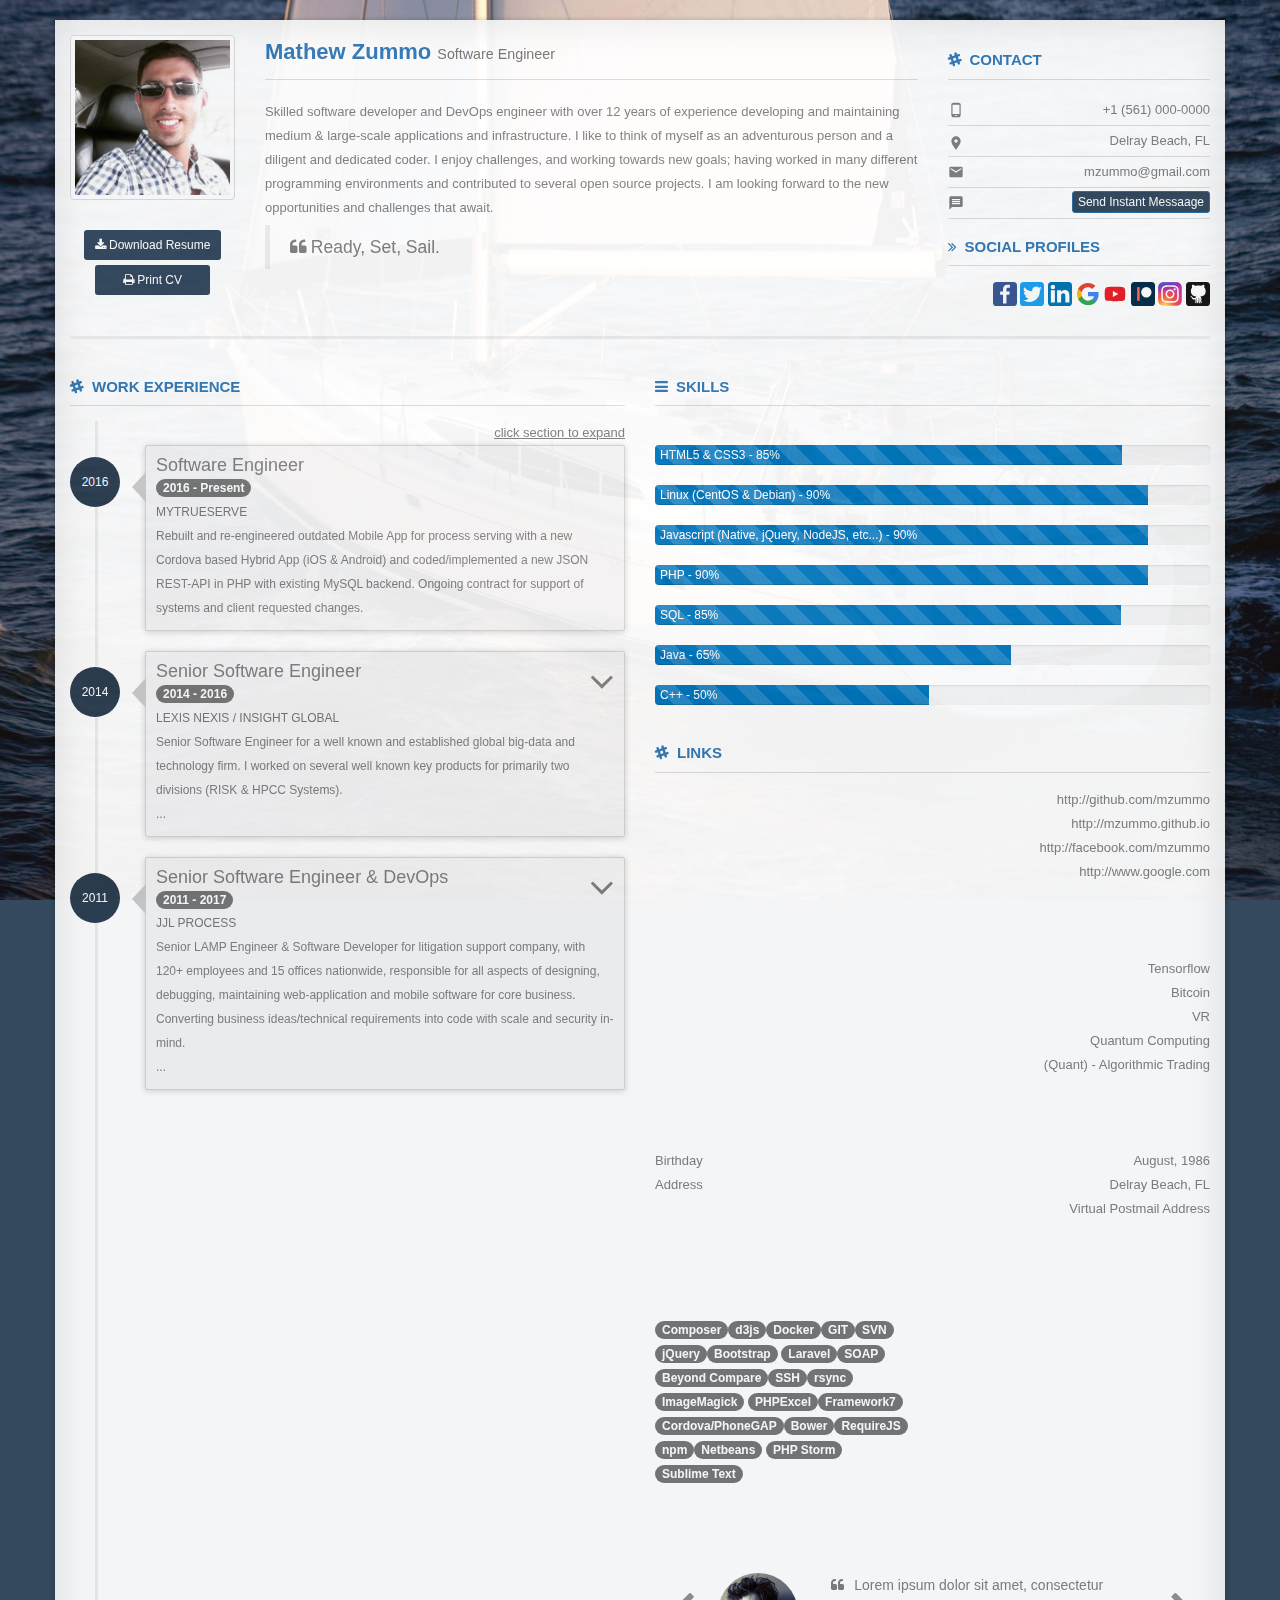
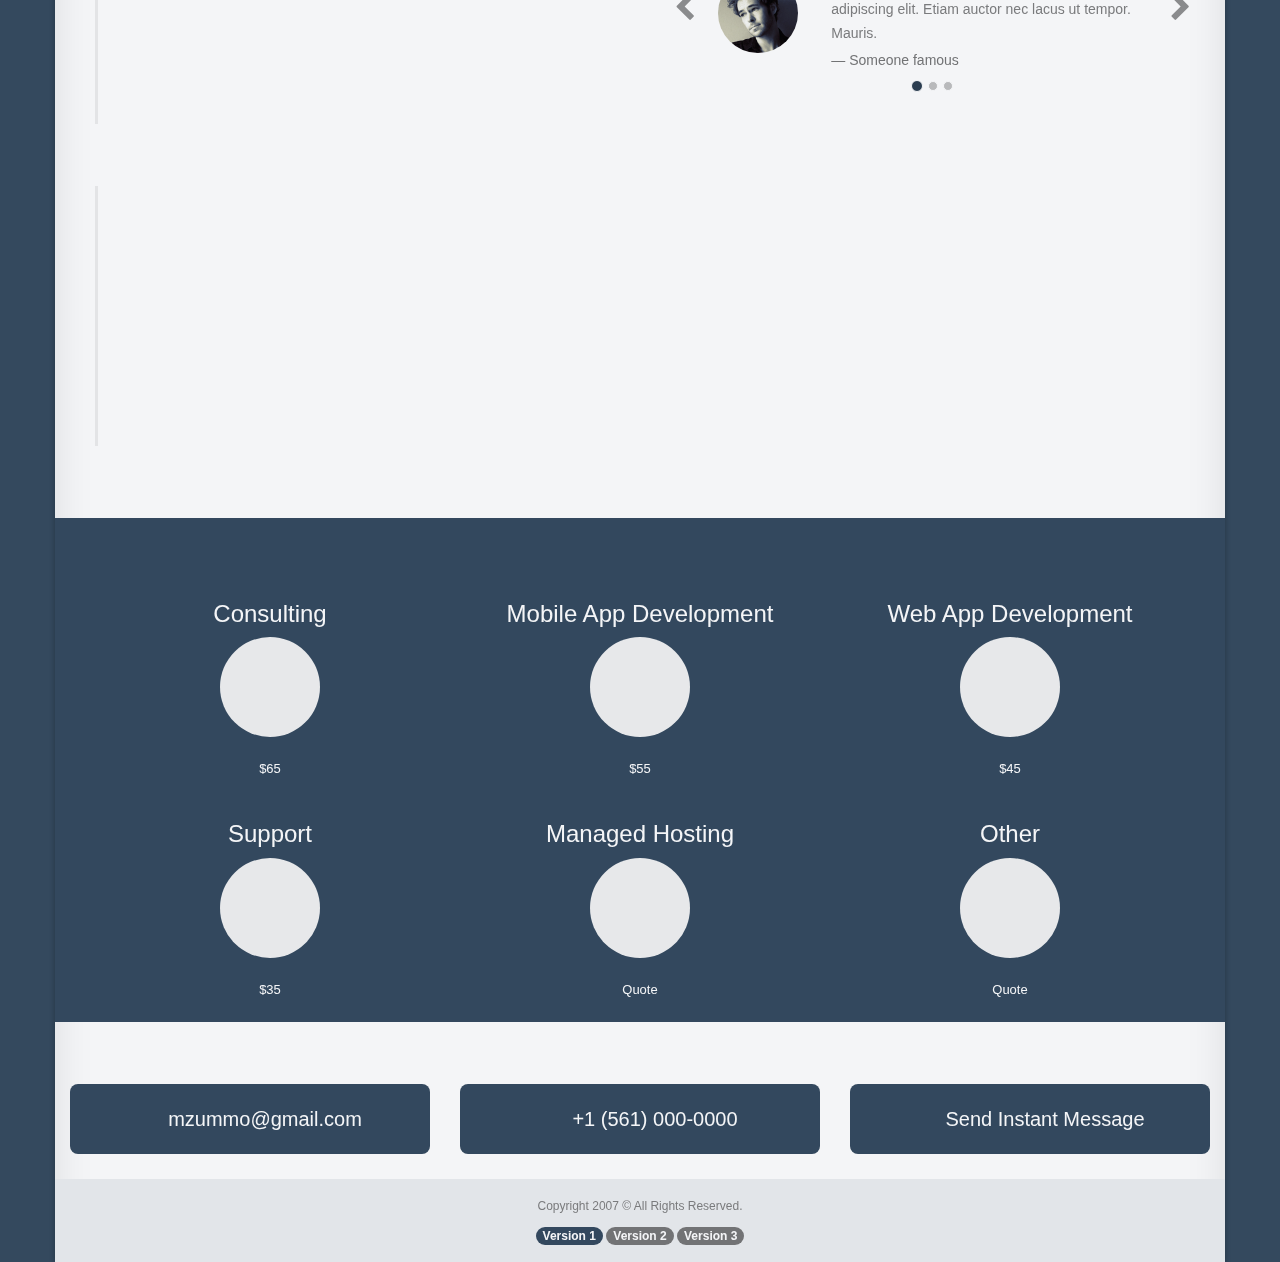
==== index.html @ 3e52d130 "adds color svg icon for instagram" ====
<!DOCTYPE html>
<html lang="en">
<head>
    <meta charset="utf-8" />
    <meta http-equiv="X-UA-Compatible" content="IE=edge" />
    <meta name="viewport" content="width=device-width, initial-scale=1" />
    <title>Mathew Zummo - Web CV Resume</title>
    <!-- Latest compiled and minified CSS -->
    <!-- Bootstrap core CSS -->
    <link href="//maxcdn.bootstrapcdn.com/bootstrap/3.3.7/css/bootstrap.min.css" rel="stylesheet" />
    <!-- <link href="bootstrap/css/bootstrap.min.css" rel="stylesheet" /> -->
    <!-- Font Awesome CSS -->
    <!-- <link href="font-awesome/css/font-awesome.min.css" rel="stylesheet" /> -->
    <link href="//maxcdn.bootstrapcdn.com/font-awesome/4.7.0/css/font-awesome.min.css" rel="stylesheet" />
    <!-- Google Material Icons -->
    <link href="//fonts.googleapis.com/icon?family=Material+Icons" rel="stylesheet">
    <!-- Custom styles CSS -->
    <link href="assets/css/custom-style.css" rel="stylesheet" />
    <!-- Animate css -->
    <link href="WOW/css/animate.css" rel="stylesheet" />

    <!-- HTML5 shim and Respond.js for IE8 support of HTML5 elements and media queries -->
    <!-- WARNING: Respond.js doesn't work if you view the page via file:// -->
    <!--[if lt IE 9]>
      <script src="bootstrap/js/html5shiv.min.js"></script>
      <script src="bootstrap/js/respond.min.js"></script>
    <![endif]-->

    


</head>
<body>

    <!-- Start Wrapper -->
    <div id="wrapper">
        <!-- Start container -->
        <div class="container">
            <!-- Start About me section -->
            <div class="row">
                <div class="col-sm-3 col-md-2 text-center">
                    <!-- Avatar Image -->
                    <img src="assets/images/me-2.jpg" alt="avatar" class="img-responsive img-profile thumbnail">
                    <!-- Download and Print button -->
                    <ul class="list-unstyled">
                        <li><a href="mzummo-resume-2017.pdf" class="btn btn-download btn-inverse btn-sm hidden-print" role="button"><i class="fa fa-download"></i>&nbsp;Download Resume</a></li>
                        <li><a href="javascript:window.print()" class="btn btn-print btn-inverse btn-sm hidden-print" role="button"><i class="fa fa-print"></i>&nbsp;Print CV</a></li>
                    </ul>
                </div>
                <div class="col-sm-9 col-md-7">
                    <div class="mini-desc">
                        <!-- Name and Profesion -->
                        <h1 class="title animated">Mathew Zummo <small class="text-muted display-block-sm">Software Engineer</small></h1>
                        <!-- Profile -->
                        <p>Skilled software developer and DevOps engineer with over 12 years of experience developing and maintaining medium & large-scale applications and infrastructure. I like to think of myself as an adventurous person and a diligent and dedicated coder. I enjoy challenges, and working towards new goals; having worked in many different programming environments and contributed to several open source projects. I am looking forward to the new opportunities and challenges that await.</p>
                        <blockquote>
                            <p><i class="fa fa-quote-left"></i>&nbsp;Ready, Set, Sail.</p>
                            <!--<footer>Someone famous in <cite title="Source Title">Source Title</cite></footer>-->
                        </blockquote>
                    </div>
                </div>
                <div class="col-sm-12 col-md-3">
                    <!-- Start Contact -->
                    <div class="contact">
                        <h2 class="sub-title"><i class="fa fa-slack"></i>CONTACT</h2>
                        <ul class="list-unstyled contact-list">
                            <!-- <li><i class="material-icons md-10">phone</i><span class="pull-right"<span class="pull-right blur-text">+1 (561) 880-5889</span></li> -->
                            
                            <li><a href="tel:561-000-000"><i class="material-icons">phone_android</i><span class="pull-right">+1 (561) 000-0000</span></a></li>
                            <li><i class="material-icons"><i class="material-icons">place</i></i><span class="pull-right"<span class="pull-right blur-text">Delray Beach, FL</span></li>
                            
                            <li><a href="mailto:mzummo@gmail.com"><i class="material-icons">email</i><span class="pull-right">mzummo@gmail.com</span></a></li>
                            <!-- <li><a id="a-send-message" href="#"><i class="material-icons">message</i><span class="pull-right">Send Instant Message</span></a></li> -->
                            <li><a class="send-a-message" href="#"><i class="material-icons">message</i><button type="button" class="pull-right btn btn-xs btn-primary btn-inverse">Send Instant Messaage</button></a></li>
                            

                            <!-- <li><i class="fa fa-globe"></i><span class="pull-right"><a href="javascript:void(0)">www.jquery2DotNet.com</a></span></li> -->
                        </ul>
                    </div>
                    <!-- End Contact -->

                   <!-- Start Follow Me -->
                    <h2 class="sub-title"><i class="fa fa-angle-double-right"></i>SOCIAL PROFILES</h2>
                    <div class="follow pull-right">
                        <ul class="list-inline">
<!--                             <li><a href=""><img src="assets/icons/facebook.png" alt=""></a></li>
                            <li><a href=""><img src="assets/icons/twitter.png" alt=""></a></li>
                            <li><a href=""><img src="assets/icons/linkedin.png" alt=""></a></li>
                            <li><a href=""><img src="assets/icons/google-plus.png" alt=""></a></li>
                            <li><a href=""><img src="assets/icons/youtube.png" alt=""></a></li>
                            <li><a href=""><img src="assets/icons/patreon.png" alt=""></a></li>
                            <li><a href=""><img src="assets/icons/instagram.png" alt=""></a></li>
                            <li><a href=""><img src="assets/icons/github.png" alt=""></a></li> -->
                            <li style="margin: 0; padding: 0;"><a href=""><img src="assets/libs/SuperTinyIcons/images/svg/facebook.svg" style="width:24px; height:24px;" alt=""></a></li>
                            <li style="margin: 0; padding: 0;"><a href=""><img src="assets/libs/SuperTinyIcons/images/svg/twitter.svg" style="width:24px; height:24px;" alt=""></a></li>
                            <li style="margin: 0; padding: 0;"><a href=""><img src="assets/libs/SuperTinyIcons/images/svg/linkedin.svg" style="width:24px; height:24px;" alt=""></a></li>
                            <li style="margin: 0; padding: 0;"><a href=""><img src="assets/libs/SuperTinyIcons/images/svg/google.svg" style="width:24px; height:24px;" alt=""></a></li>
                            <li style="margin: 0; padding: 0;"><a href=""><img src="assets/libs/SuperTinyIcons/images/svg/youtube.svg" style="width:24px; height:24px;" alt=""></a></li>
                            <li style="margin: 0; padding: 0;"><a href=""><img src="assets/libs/SuperTinyIcons/images/svg/patreon.svg" style="width:24px; height:24px;" alt=""></a></li>
                            <li style="margin: 0; padding: 0;"><a href=""><img src="assets/libs/SuperTinyIcons/images/svg/instagram2.svg" style="width:24px; height:24px;" alt=""></a></li>
                            <li style="margin: 0; padding: 0;"><a href=""><img src="assets/libs/SuperTinyIcons/images/svg/github.svg" style="width:24px; height:24px;" alt=""></a></li>
 

                        </ul>
                    </div>

                    <!-- End Follow Me -->



                </div>
            </div>
            <!-- End About me section -->
            <hr />
            <div class="row">
                <div class="col-md-6">
                    <!-- Start Work Experience -->
                    <div><h2 class="sub-title"><i class="fa fa-slack"></i>WORK EXPERIENCE</h2><span></span><span id="expand-section-text" style="float:right;"><u>click section to expand</u></span></div>
                    <ul class="timeline">
                        <li>
                            <div class="timeline-badge mid-night">2016</div>
                            
                            <div class="timeline-panel">
                                <div class="timeline-heading">
                                    <h4 class="timeline-title">Software Engineer</h4>
                                    <span class="badge badge-secondary mid-night">2016 - Present</span>
                                    <p><small class="text-muted">MyTrueserve</small></p>
                                </div>
                                <div class="timeline-body">
                                    <p>Rebuilt and re-engineered outdated Mobile App for process serving with a new Cordova based Hybrid App (iOS &amp; Android) and coded/implemented a new JSON REST-API in PHP with existing MySQL backend. Ongoing contract for support of systems and client requested changes.</p>
                                </div>
                            </div>
                        </li>
                        <li>
                            <div class="timeline-badge mid-night">2014</div>
                            <div class="timeline-panel">
                                <i class="toggle-slidedown pull-right fa fa-angle-down fa-3x rotate"></i>
                                <div class="timeline-heading">
                                    <h4 class="timeline-title">Senior Software Engineer</h4>
                                    <span class="badge badge-secondary mid-night">2014 - 2016</span>
                                    <p><small class="text-muted">Lexis Nexis / Insight Global</small></p>
                                </div>
                                <div class="timeline-body">
                                    <p> Senior Software Engineer for a well known and established global big-data and technology firm. I worked on several well known key products for primarily two divisions (RISK &amp; HPCC Systems). 
                                        <br>
                                        <span class="ellipsis">...</span>
                                        <div class="section-a">
                                        <br>
                                        For the RISK Division I developed and debugged Front-End (JS/CSS/HTML) – (XML/XSLT). Working in tandem with QA, Design &amp; fellow Developers to find and resolve issues and program planned features. I also had a hand in several Zend Framework Products programming new features and analytics; facilitated development with 3rd party companies and internal/external APIs (mostly REST and SOAP) additionally working with the DB, DevOps &amp; Business teams. 
                                        <br><br>
                                        For the HPCC Systems division I worked on the team that developed a Charting/Visualization/Data Analytics framework used in internal and external products; also, helped implement the framework into new and existing Lexis Nexis &amp; HPCC Cluster Data Analytics Applications (Java/Tomcat, LAMP &amp; .NET). (Heavy D3 JS usage.)
                                        </div>
                                    </p>
                                </div>
                            </div>
                        </li>
                        <li>
                            <div class="timeline-badge mid-night">2011</div>
                            <div class="timeline-panel">
                                <i class="toggle-slidedown pull-right fa fa-angle-down fa-3x"></i>
                                <div class="timeline-heading">
                                    <h4 class="timeline-title">Senior Software Engineer &amp; DevOps</h4>
                                    <span class="badge badge-secondary mid-night">2011 - 2017</span>
                                    <p><small class="text-muted">JJL Process</small></p>
                                </div>
                                <div class="timeline-body">
                                    <p>
                                        Senior LAMP Engineer &amp; Software Developer for litigation support company, with 120+ employees and 15 offices nationwide, responsible for all aspects of designing, debugging, maintaining web-application and mobile software for core business. Converting business ideas/technical requirements into code with scale and security in-mind.
                                    	<br>
                                    <span class="ellipsis">...</span>
                                    <div class="section-a">
                                    	<br>
                                        JJLProcess’s core architecture and systems are extensively LAMP based. I developed and implemented their High Availability and Disaster Recovery System (Filesystem/SQL replication and DNS failover). During my time there I have re-written many of the key systems including a DB connection class to handle load balancing and failover. I have audited the system to improve performance by Indexing MySQL, rewriting queries, improving database structure and moving to SSD storage.
                                    </div>
                                    </p>
                                </div>
                            </div>
                        </li>
                        <li>
                            <div class="timeline-badge mid-night">2008</div>
                            <div class="timeline-panel">
                                <i class="toggle-slidedown pull-right fa fa-angle-down fa-3x"></i>
                                <div class="timeline-heading">
                                    <h4 class="timeline-title">Software Engineer</h4>
                                    <span class="badge badge-secondary mid-night">2008 - 2011</span>
                                    <p><small class="text-muted">Independent Contractor</small></p>
                                </div>
                                <div class="timeline-body">
                                    <p>
                                        Developed various web and software solutions and provided administration of computer systems for RSS Labs, Linkscape, and US Coverage.
                                        At Linkscape I had the opportunity to co-develop technologies and a platform for tracking, monitoring, and supporting their Satellite Modem (VSAT) Internet Service for Ultra High-End Luxury Yachts ($20M+). These systems were developed extensively in Python. Both the modem and backend systems were powered by Linux.
                                    </p>
                                    <span class="ellipsis">...</span>
                                    <div class="section-a">
                                    <br>
                                    <p>    
                                        At SMDNOW:
                                        <ul>
                                        <li>Developing marine life tagging and tracking application for customer.</li>
                                        <li>Helped develop complex SQL queries for customer applications.</li>
                                        <li>Provided Linux/MYSQL/PHP support.</li>
                                        </ul>
                                    </p>
                                    </div>
                                </div>
                            </div>
                        </li>
                        <li>
                            <div class="timeline-badge mid-night">2006</div>
                            <div class="timeline-panel">
                                <div class="timeline-heading">
                                    <h4 class="timeline-title">Admin &amp; DevOps</h4>
                                    <span class="badge badge-secondary mid-night">2006 - 2008</span>
                                    <p><small class="text-muted">Entertainment Benefits Group</small></p>
                                </div>
                                <div class="timeline-body">
                                    <p>
                                        Windows &amp; Linux System Administrator (DevOps) for ecommerce travel company with 50+ employees and $100M revenue.
                                    </p>
                                </div>
                            </div>
                        </li>
                        <li>
                            <div class="timeline-badge mid-night">2005</div>
                            <div class="timeline-panel">
                                <div class="timeline-heading">
                                    <h4 class="timeline-title">Production Specialist</h4>
                                    <span class="badge badge-secondary mid-night">2005 - 2006</span>
                                    <p><small class="text-muted">eSchool Solutions</small></p>
                                </div>
                                <div class="timeline-body">
                                    <p>
                                        Build servers, create documentation, and provided support for software firm in education market with custom solution for school districts nation-wide.
                                    </p>
                                </div>
                            </div>
                        </li>
                    </ul>
                    <!-- End Work Experience -->

                    <!-- Start Education -->
                    <h2 class="sub-title"><i class="fa fa-slack"></i>EDUCATION</h2>
                    <ul class="timeline">
                        <li>
                            <div class="timeline-badge mid-night">2004</div>
                            <div class="timeline-panel">
                                <div class="timeline-heading">
                                    <h4 class="timeline-title">Computer Engineering</h4>
                                    <span class="badge badge-secondary mid-night">2004 - 2007</span>
                                    <p><small class="text-muted">University of Central Florida</small></p>
                                </div>
                                <!-- <div class="timeline-body">
                                    <p>Attended 3 years.</p>
                                </div> -->
                            </div>
                        </li>
                        <li>
                            <div class="timeline-badge mid-night">2000</div>
                            <!-- <span class="badge badge-secondary mid-night">2000 - 2004</span> -->
                            <div class="timeline-panel">
                                <div class="timeline-heading">
                                    <h4 class="timeline-title">High School</h4>
                                    <span class="badge badge-secondary mid-night">2000 - 2004</span>
                                    <p><small class="text-muted">Lecanto High School</small></p>
                                </div>
                                <div class="timeline-body">
                                    <!-- <p>when an unknown printer took a galley of type and scrambled it to make a type specimen book. It has survived not only five centuries.</p> -->
                                </div>
                            </div>
                        </li>
                    </ul>
                    <!-- End Education -->
                </div>

                <div class="col-md-6">
                    <!-- Start Skills -->
                    <div class="row">
                        <div class="col-md-12">

                            <h2 class="sub-title"><i class="fa fa-bars"></i>SKILLS</h2>
                            <br>
                            <div>
                                <div class="progress">
                                    <div class="progress-bar progress-bar-striped progress-bar-animated progress-bar-green-sea active" role="progressbar" aria-valuenow="85" aria-valuemin="0" aria-valuemax="100">
                                        <span>HTML5 &amp; CSS3</span>
                                    </div>
                                </div>
                                <div class="progress">
                                    <div class="progress-bar progress-bar-striped progress-bar-animated progress-bar-green-sea active" role="progressbar" aria-valuenow="90" aria-valuemin="0" aria-valuemax="100">
                                        <span>Linux (CentOS &amp; Debian)</span>
                                    </div>
                                </div>
                                <div class="progress">
                                    <div class="progress-bar progress-bar-striped progress-bar-animated progress-bar-green-sea active" role="progressbar" aria-valuenow="90" aria-valuemin="0" aria-valuemax="100">
                                        <span>Javascript (Native, jQuery, NodeJS, etc...)</span>
                                    </div>
                                </div>
                                <div class="progress">
                                    <div class="progress-bar progress-bar-striped progress-bar-animated progress-bar-green-sea active" role="progressbar" aria-valuenow="90" aria-valuemin="0" aria-valuemax="100">
                                        <span>PHP</span>
                                    </div>
                                </div>
                                <div class="progress">
                                    <div class="progress-bar progress-bar-striped progress-bar-animated progress-bar-green-sea active" role="progressbar" aria-valuenow="85" aria-valuemin="0" aria-valuemax="100">
                                        <span>SQL</span>
                                    </div>
                                </div>
                                <div class="progress">
                                    <div class="progress-bar progress-bar-striped progress-bar-animated progress-bar-green-sea active" role="progressbar" aria-valuenow="65" aria-valuemin="0" aria-valuemax="100">
                                        <span>Java</span>
                                    </div>
                                </div>
                                <div class="progress">
                                    <div class="progress-bar progress-bar-striped progress-bar-animated progress-bar-green-sea active" role="progressbar" aria-valuenow="50" aria-valuemin="0" aria-valuemax="100">
                                        <span>C++</span>
                                    </div>
                                </div>
                            </div>

                        </div>
                    </div>
                    <!-- End Skills -->

                    <div class="row">
                        <div class="col-sm-6 col-md-12">
                            <!-- Start Languages -->
                            <!-- <h2 class="sub-title"><i class="fa fa-language"></i>LANGUAGES</h2>
                            <div class="languages">
                                <div>
                                    English
                            <div class="icons pull-right">
                                <i class="fa fa-star"></i><i class="fa fa-star"></i><i class="fa fa-star"></i><i class="fa fa-star"></i><i class="fa fa-star"></i>
                            </div>
                                </div>
                                <div>
                                    French
                            <div class="icons pull-right">
                                <i class="fa fa-star"></i><i class="fa fa-star"></i><i class="fa fa-star"></i><i class="fa fa-star"></i><i class="fa fa-star-o"></i>
                            </div>
                                </div>
                                <div>
                                    Spanish
                            <div class="icons pull-right">
                                <i class="fa fa-star"></i><i class="fa fa-star"></i><i class="fa fa-star"></i><i class="fa fa-star-o"></i><i class="fa fa-star-o"></i>
                            </div>
                                </div>
                                <div>
                                    German
                            <div class="icons pull-right">
                                <i class="fa fa-star"></i><i class="fa fa-star"></i><i class="fa fa-star-o"></i><i class="fa fa-star-o"></i><i class="fa fa-star-o"></i>
                            </div>
                                </div>
                            </div> -->
                            <!-- End Languages -->

                    <h2 class="sub-title"><i class="fa fa-slack"></i>Links</h2>
                    <div>
                        <ul class="list-unstyled">
                            <li>&nbsp;<span class="pull-right">http://github.com/mzummo</span></li>
                            <li>&nbsp;<span class="pull-right">http://mzummo.github.io</span></li>
                            <li>&nbsp;<span class="pull-right">http://facebook.com/mzummo</span></li>
                            <li>&nbsp;<span class="pull-right">http://www.google.com</span></li>
                        </ul>
                    </div>


                        </div>
                        <div class="col-sm-6 col-md-12">
                            <!-- Start Published -->
<!--                             <h2 class="sub-title"><i class="fa fa-file"></i>PUBLISHED</h2>
                            <div class="published">
                                <div>
                                    Lorem Ipsum available, Magazine
                            <div class="icons pull-right">
                                15 Dec 2014
                            </div>
                                </div>
                                <div>
                                    Lorem Ipsum available, Magazine
                            <div class="icons pull-right">
                                14 Dec 2014
                            </div>
                                </div>
                                <div>
                                    Lorem Ipsum available, Magazine
                            <div class="icons pull-right">
                                13 Dec 2014
                            </div>
                                </div>
                            </div> -->
                            <!-- End Published -->

                    <h2 class="sub-title"><i class="fax fa-slackx material-icons">whatshot</i>Things I find interesting.</h2>
                    <div>
                        <ul class="list-unstyled">
                            <li>&nbsp;<span class="pull-right">Tensorflow</span></li>
                            <li>&nbsp;<span class="pull-right">Bitcoin</span></li>
                            <li>&nbsp;<span class="pull-right">VR</span></li>
                            <li>&nbsp;<span class="pull-right">Quantum Computing</span></li>
                            <li>&nbsp;<span class="pull-right">(Quant) - Algorithmic Trading</span></li>
                        </ul>
                    </div>

                        </div>
                    </div>

                    <!-- Start Personal Information -->
<!--                     <h2 class="sub-title"><i class="fa fa-slack"></i>PERSONAL INFORMATION</h2>
                    <div>
                        <ul class="list-unstyled">
                            <li>Birthday<span class="pull-right">Feb 2, 1988</span></li>
                            <li>Address<span class="pull-right">West 2th Street</span></li>
                            <li>&nbsp;<span class="pull-right">Manhattan</span></li>
                            <li>&nbsp;<span class="pull-right">New York, NY 10026</span></li>
                        </ul>
                    </div> -->
                    <h2 class="sub-title"><i class="fa fa-slack"></i>PERSONAL INFORMATION</h2>
                    <div>
                        <ul class="list-unstyled">
                            <li>Birthday<span class="pull-right">August, 1986</span></li>
                            <li>Address<span class="pull-right">Delray Beach, FL</span></li>
                            <li>&nbsp;<span class="pull-right">Virtual Postmail Address</span></li>
                            <li>&nbsp;<span class="pull-right"></span></li>
                        </ul>
                    </div>

                    <div class="row>">
                       </div>


                    <!-- End Personal Information -->

                    <div class="row">
                        <div class="col-sm-6 col-md-6">
                            <!-- Start Follow Me -->
<!--                             <h2 class="sub-title"><i class="fa fa-angle-double-right"></i>SOCIAL PROFILES</h2>
                            <div class="follow">
                                <ul class="list-inline">
                                    <li><a href="javascript:void(0)"><i data-toggle="tooltip" title="Twitter" class="fa fa-twitter-square fa-2x"></i></a></li>
                                    <li><a href="javascript:void(0)"><i data-toggle="tooltip" title="Facebook" class="fa fa-facebook-square fa-2x"></i></a></li>
                                    <li><a href="javascript:void(0)"><i data-toggle="tooltip" title="Google plus" class="fa fa-google-plus-square fa-2x"></i></a></li>
                                    <li><a href="javascript:void(0)"><i data-toggle="tooltip" title="Linkedin" class="fa fa-linkedin-square fa-2x"></i></a></li>
                                    <li><a href="javascript:void(0)"><i data-toggle="tooltip" title="Pinterest" class="fa fa-pinterest-square fa-2x"></i></a></li>
                                    <li><a href="javascript:void(0)"><i data-toggle="tooltip" title="Instagram" class="fa fa-instagram fa-2x"></i></a></li>
                                </ul>
                            </div> -->
                            <!-- End Follow Me -->

                            <h2 class="sub-title"><i class="fa fa-slack"></i>Development Tools</h2>
                            <div class="devtools">
                                <!-- META TAGS -->
                                <span class="badge">Composer</span><span class="badge">d3js</span><span class="badge">Docker</span><span class="badge">GIT</span><span class="badge">SVN</span><span class="badge">jQuery</span><span class="badge">Bootstrap</span>
                                <span class="badge">Laravel</span><span class="badge">SOAP</span><span class="badge">Beyond Compare</span><span class="badge">SSH</span><span class="badge">rsync</span><span class="badge">ImageMagick</span>
                                <span class="badge">PHPExcel</span><span class="badge">Framework7</span><span class="badge">Cordova/PhoneGAP</span><span class="badge">Bower</span><span class="badge">RequireJS</span><span class="badge">npm</span><span class="badge">Netbeans</span>
                                <span class="badge">PHP Storm</span><span class="badge">Sublime Text</span>
                            </div>


                        </div>
                        <div class="col-sm-6 col-md-6">
                            <!-- Start Hobbies -->
                            <h2 class="sub-title"><i class="fa fa-slack"></i>HOBBIES</h2>
                            <div class="hobbies">
                                <span class="badge">Boating</span><span class="badge">Programming</span><span class="badge">Watching movies</span><span class="badge">Reading</span><span class="badge">Traveling</span><span class="badge">Beach</span>
                                <span class="badge">Museums</span>
                            </div>
                            <!-- End Hobbies -->
                        </div>
                    </div>

                    <!-- Start Testimonial -->
                    <h2 class="sub-title"><i class="fa fa-slack"></i>Testimonial</h2>
                    <div class="testimonial">
                        <div class="carousel slide" data-ride="carousel" id="quote-carousel">
                            <!-- Bottom Carousel Indicators -->
                            <ol class="carousel-indicators">
                                <li data-target="#quote-carousel" data-slide-to="0" class="active"></li>
                                <li data-target="#quote-carousel" data-slide-to="1"></li>
                                <li data-target="#quote-carousel" data-slide-to="2"></li>
                            </ol>
                            <!-- Carousel Slides / Quotes -->
                            <div class="carousel-inner">
                                <!-- Quote 1 -->
                                <div class="item active">
                                    <blockquote>
                                        <div class="row">
                                            <div class="col-sm-3 text-center">
                                                <img class="img-circle" src="assets/images/1.jpg" alt="" />
                                            </div>
                                            <div class="col-sm-9">
                                                <p>Lorem ipsum dolor sit amet, consectetur adipiscing elit. Etiam auctor nec lacus ut tempor. Mauris.</p>
                                                <small>Someone famous</small>
                                            </div>
                                        </div>
                                    </blockquote>
                                </div>
                                <!-- Quote 2 -->
                                <div class="item">
                                    <blockquote>
                                        <div class="row">
                                            <div class="col-sm-3 text-center">
                                                <img class="img-circle" src="assets/images/2.jpg" alt="" />
                                            </div>
                                            <div class="col-sm-9">
                                                <p>Lorem ipsum dolor sit amet, consectetur adipiscing elit. Etiam auctor nec lacus ut tempor. Mauris.</p>
                                                <small>Someone famous</small>
                                            </div>
                                        </div>
                                    </blockquote>
                                </div>
                                <!-- Quote 3 -->
                                <div class="item">
                                    <blockquote>
                                        <div class="row">
                                            <div class="col-sm-3 text-center">
                                                <img class="img-circle" src="assets/images/3.jpg" alt="" />
                                            </div>
                                            <div class="col-sm-9">
                                                <p>Lorem ipsum dolor sit amet, consectetur adipiscing elit. Etiam auctor nec lacus ut tempor. Mauris.</p>
                                                <small>Someone famous</small>
                                            </div>
                                        </div>
                                    </blockquote>
                                </div>
                            </div>
                            <!-- Carousel Buttons Next/Prev -->
                            <a data-slide="prev" href="#quote-carousel" class="left carousel-control hidden-print"><i class="fa fa-chevron-left"></i></a>
                            <a data-slide="next" href="#quote-carousel" class="right carousel-control hidden-print"><i class="fa fa-chevron-right"></i></a>
                        </div>
                    </div>
                    <!-- End Testimonial -->

                </div>
            </div>

            <!-- Start Portfolio -->
            <div class="row">
                <div class="col-md-12">
                    <h2 class="sub-title"><i class="fa fa-slack"></i>Portfolio</h2>
<!--                     <ul id="filters" class="clearfix">
                        <li><span class="filter active" data-filter="app card icon logo web">All</span></li>
                        <li><span class="filter" data-filter="app">App</span></li>
                        <li><span class="filter" data-filter="card">Card</span></li>
                        <li><span class="filter" data-filter="icon">Icon</span></li>
                        <li><span class="filter" data-filter="logo">Logo</span></li>
                        <li><span class="filter" data-filter="web">Web</span></li>
                    </ul> -->

                    <div id="portfoliolist">

                        <div class="portfolio logo" data-cat="logo">
                            <div class="portfolio-wrapper">
                                <img src="assets/images/hpcc-vis-2.png" alt="" />
                                <div class="label">
                                    <div class="label-text">
                                        <a class="text-title">Visualization Library</a>
                                        <span class="text-category">Javascript</span>
                                    </div>
                                    <div class="label-bg"></div>
                                </div>
                            </div>
                        </div>

                        <div class="portfolio app" data-cat="app">
                            <div class="portfolio-wrapper">
                                <img src="assets/images/mts-ts-1.png" alt="" />
                                <div class="label">
                                    <div class="label-text">
                                        <a class="text-title">Trueserve SL 2</a>
                                        <span class="text-category">Hybrid Mobile App</span>
                                    </div>
                                    <div class="label-bg"></div>
                                </div>
                            </div>
                        </div>

                        <div class="portfolio web" data-cat="web">
                            <div class="portfolio-wrapper">
                                <img src="assets/images/jjl-ts-1.png" alt="" />
                                <div class="label">
                                    <div class="label-text">
                                        <a class="text-title">Trueserve Mobile</a>
                                        <span class="text-category">Native Android App</span>
                                    </div>
                                    <div class="label-bg"></div>
                                </div>
                            </div>
                        </div>

                        <div class="portfolio web" data-cat="web">
                            <div class="portfolio-wrapper">
                                <img src="assets/images/mytrueserve-2.png" alt="" />
                                <div class="label">
                                    <div class="label-text">
                                        <a class="text-title">MyTrueserve.com</a>
                                        <span class="text-category">Web Application</span>
                                    </div>
                                    <div class="label-bg"></div>
                                </div>
                            </div>
                        </div>

                        <div class="portfolio web" data-cat="web">
                            <div class="portfolio-wrapper">
                                <img src="assets/images/jjlprocess-2.png" alt="" />
                                <div class="label">
                                    <div class="label-text">
                                        <a class="text-title">jjlprocess.com</a>
                                        <span class="text-category">Web Application</span>
                                    </div>
                                    <div class="label-bg"></div>
                                </div>
                            </div>
                        </div>

                        <div class="portfolio web" data-cat="web">
                            <div class="portfolio-wrapper">
                                <img src="assets/images/jjl-rainloop-1.png" alt="" />
                                <div class="label">
                                    <div class="label-text">
                                        <a class="text-title">E-Mail / Webmail</a>
                                        <span class="text-category">IMAP / Rainloop</span>
                                    </div>
                                    <div class="label-bg"></div>
                                </div>
                            </div>
                        </div>

                        <div class="portfolio web" data-cat="web">
                            <div class="portfolio-wrapper">
                                <img src="assets/images/jjl-bulk-file-1.png" alt="" />
                                <div class="label">
                                    <div class="label-text">
                                        <a class="text-title">Court Document E-File System</a>
                                        <span class="text-category">Web Application</span>
                                    </div>
                                    <div class="label-bg"></div>
                                </div>
                            </div>
                        </div>

                        <!-- <div class="portfolio card" data-cat="card">
                            <div class="portfolio-wrapper">
                                <img src="portfolio/img/portfolios/card/1.jpg" alt="" />
                                <div class="label">
                                    <div class="label-text">
                                        <a class="text-title">Typography Company</a>
                                        <span class="text-category">Business card</span>
                                    </div>
                                    <div class="label-bg"></div>
                                </div>
                            </div>
                        </div>

                        <div class="portfolio app" data-cat="app">
                            <div class="portfolio-wrapper">
                                <img src="portfolio/img/portfolios/app/3.jpg" alt="" />
                                <div class="label">
                                    <div class="label-text">
                                        <a class="text-title">Weatherette</a>
                                        <span class="text-category">APP</span>
                                    </div>
                                    <div class="label-bg"></div>
                                </div>
                            </div>
                        </div>

                        <div class="portfolio card" data-cat="card">
                            <div class="portfolio-wrapper">
                                <img src="portfolio/img/portfolios/card/4.jpg" alt="" />
                                <div class="label">
                                    <div class="label-text">
                                        <a class="text-title">BMF</a>
                                        <span class="text-category">Business card</span>
                                    </div>
                                    <div class="label-bg"></div>
                                </div>
                            </div>
                        </div>

                        <div class="portfolio card" data-cat="card">
                            <div class="portfolio-wrapper">
                                <img src="portfolio/img/portfolios/card/5.jpg" alt="" />
                                <div class="label">
                                    <div class="label-text">
                                        <a class="text-title">Techlion</a>
                                        <span class="text-category">Business card</span>
                                    </div>
                                    <div class="label-bg"></div>
                                </div>
                            </div>
                        </div>

                        <div class="portfolio logo" data-cat="logo">
                            <div class="portfolio-wrapper">
                                <img src="portfolio/img/portfolios/logo/1.jpg" alt="" />
                                <div class="label">
                                    <div class="label-text">
                                        <a class="text-title">KittyPic</a>
                                        <span class="text-category">Logo</span>
                                    </div>
                                    <div class="label-bg"></div>
                                </div>
                            </div>
                        </div>

                        <div class="portfolio app" data-cat="app">
                            <div class="portfolio-wrapper">
                                <img src="portfolio/img/portfolios/app/2.jpg" alt="" />
                                <div class="label">
                                    <div class="label-text">
                                        <a class="text-title">Graph Plotting</a>
                                        <span class="text-category">APP</span>
                                    </div>
                                    <div class="label-bg"></div>
                                </div>
                            </div>
                        </div>

                        <div class="portfolio card" data-cat="card">
                            <div class="portfolio-wrapper">
                                <img src="portfolio/img/portfolios/card/2.jpg" alt="" />
                                <div class="label">
                                    <div class="label-text">
                                        <a class="text-title">QR Quick Response</a>
                                        <span class="text-category">Business card</span>
                                    </div>
                                    <div class="label-bg"></div>
                                </div>
                            </div>
                        </div>

                        <div class="portfolio logo" data-cat="logo">
                            <div class="portfolio-wrapper">
                                <img src="portfolio/img/portfolios/logo/6.jpg" alt="" />
                                <div class="label">
                                    <div class="label-text">
                                        <a class="text-title">Mobi Sock</a>
                                        <span class="text-category">Logo</span>
                                    </div>
                                    <div class="label-bg"></div>
                                </div>
                            </div>
                        </div>

                        <div class="portfolio logo" data-cat="logo">
                            <div class="portfolio-wrapper">
                                <img src="portfolio/img/portfolios/logo/7.jpg" alt="" />
                                <div class="label">
                                    <div class="label-text">
                                        <a class="text-title">Village Community Church</a>
                                        <span class="text-category">Logo</span>
                                    </div>
                                    <div class="label-bg"></div>
                                </div>
                            </div>
                        </div>

                        <div class="portfolio icon" data-cat="icon">
                            <div class="portfolio-wrapper">
                                <img src="portfolio/img/portfolios/icon/4.jpg" alt="" />
                                <div class="label">
                                    <div class="label-text">
                                        <a class="text-title">Domino's Pizza</a>
                                        <span class="text-category">Icon</span>
                                    </div>
                                    <div class="label-bg"></div>
                                </div>
                            </div>
                        </div>

                        <div class="portfolio web" data-cat="web">
                            <div class="portfolio-wrapper">
                                <img src="portfolio/img/portfolios/web/3.jpg" alt="" />
                                <div class="label">
                                    <div class="label-text">
                                        <a class="text-title">Backend Admin</a>
                                        <span class="text-category">Web design</span>
                                    </div>
                                    <div class="label-bg"></div>
                                </div>
                            </div>
                        </div>

                        <div class="portfolio icon" data-cat="icon">
                            <div class="portfolio-wrapper">
                                <img src="portfolio/img/portfolios/icon/1.jpg" alt="" />
                                <div class="label">
                                    <div class="label-text">
                                        <a class="text-title">Instagram</a>
                                        <span class="text-category">Icon</span>
                                    </div>
                                    <div class="label-bg"></div>
                                </div>
                            </div>
                        </div>

                        <div class="portfolio web" data-cat="web">
                            <div class="portfolio-wrapper">
                                <img src="portfolio/img/portfolios/web/2.jpg" alt="" />
                                <div class="label">
                                    <div class="label-text">
                                        <a class="text-title">Student Guide</a>
                                        <span class="text-category">Web design</span>
                                    </div>
                                    <div class="label-bg"></div>
                                </div>
                            </div>
                        </div>

                        <div class="portfolio icon" data-cat="icon">
                            <div class="portfolio-wrapper">
                                <img src="portfolio/img/portfolios/icon/2.jpg" alt="" />
                                <div class="label">
                                    <div class="label-text">
                                        <a class="text-title">Scoccer</a>
                                        <span class="text-category">Icon</span>
                                    </div>
                                    <div class="label-bg"></div>
                                </div>
                            </div>
                        </div>

                        <div class="portfolio icon" data-cat="icon">
                            <div class="portfolio-wrapper">
                                <img src="portfolio/img/portfolios/icon/5.jpg" alt="" />
                                <div class="label">
                                    <div class="label-text">
                                        <a class="text-title">3D Map</a>
                                        <span class="text-category">Icon</span>
                                    </div>
                                    <div class="label-bg"></div>
                                </div>
                            </div>
                        </div>

                        <div class="portfolio web" data-cat="web">
                            <div class="portfolio-wrapper">
                                <img src="portfolio/img/portfolios/web/1.jpg" alt="" />
                                <div class="label">
                                    <div class="label-text">
                                        <a class="text-title">Note</a>
                                        <span class="text-category">Web design</span>
                                    </div>
                                    <div class="label-bg"></div>
                                </div>
                            </div>
                        </div>

                        <div class="portfolio logo" data-cat="logo">
                            <div class="portfolio-wrapper">
                                <img src="portfolio/img/portfolios/logo/3.jpg" alt="" />
                                <div class="label">
                                    <div class="label-text">
                                        <a class="text-title">Native Designers</a>
                                        <span class="text-category">Logo</span>
                                    </div>
                                    <div class="label-bg"></div>
                                </div>
                            </div>
                        </div>

                        <div class="portfolio logo" data-cat="logo">
                            <div class="portfolio-wrapper">
                                <img src="portfolio/img/portfolios/logo/4.jpg" alt="" />
                                <div class="label">
                                    <div class="label-text">
                                        <a class="text-title">Bookworm</a>
                                        <span class="text-category">Logo</span>
                                    </div>
                                    <div class="label-bg"></div>
                                </div>
                            </div>
                        </div>

                        <div class="portfolio icon" data-cat="icon">
                            <div class="portfolio-wrapper">
                                <img src="portfolio/img/portfolios/icon/3.jpg" alt="" />
                                <div class="label">
                                    <div class="label-text">
                                        <a class="text-title">Sandwich</a>
                                        <span class="text-category">Icon</span>
                                    </div>
                                    <div class="label-bg"></div>
                                </div>
                            </div>
                        </div>

                        <div class="portfolio card" data-cat="card">
                            <div class="portfolio-wrapper">
                                <img src="portfolio/img/portfolios/card/3.jpg" alt="" />
                                <div class="label">
                                    <div class="label-text">
                                        <a class="text-title">Reality</a>
                                        <span class="text-category">Business card</span>
                                    </div>
                                    <div class="label-bg"></div>
                                </div>
                            </div>
                        </div>

                        <div class="portfolio logo" data-cat="logo">
                            <div class="portfolio-wrapper">
                                <img src="portfolio/img/portfolios/logo/2.jpg" alt="" />
                                <div class="label">
                                    <div class="label-text">
                                        <a class="text-title">Speciallisterne</a>
                                        <span class="text-category">Logo</span>
                                    </div>
                                    <div class="label-bg"></div>
                                </div>
                            </div>
                        </div> -->


                    </div>
                </div>
            </div>
            <!-- End Portfolio -->

            <!-- Start Services -->
            <div class="row services">
                <div class="col-md-12 service-container">
                    <div class="col-md-12">
                        <h2 class="sub-title"><i class="fa fa-slack"></i>Services</h2>
                        <div class="col-sm-4 col-md-4 text-center">
                            <h3>Consulting</h3>
                            <div class="service-icon">
                                <i class="fa fa-comments"></i>
                            </div>
                            <div class="service-description">$65</div>
                        </div>
                        <div class="col-sm-4 col-md-4 text-center">
                            <h3>Mobile App Development</h3>
                            <div class="service-icon">
                                <i class="fa fa-mobile"></i>
                            </div>
                            <div class="service-description">$55</div>
                        </div>
                        <div class="col-sm-4 col-md-4 text-center">
                            <h3>Web App Development</h3>
                            <div class="service-icon">
                                <i class="fa fa-connectdevelop"></i>
                            </div>
                            <div class="service-description">$45</div>
                        </div>
                        <div class="col-sm-4 col-md-4 text-center">
                            <h3>Support</h3>
                            <div class="service-icon">
                                <i class="fa fa-graduation-cap"></i>
                            </div>
                            <div class="service-description">$35</div>
                        </div>
                        <div class="col-sm-4 col-md-4 text-center">
                            <h3>Managed Hosting</h3>
                            <div class="service-icon">
                                <i class="fa fa-database"></i>
                            </div>
                            <div class="service-description">Quote</div>
                        </div>
                        <div class="col-sm-4 col-md-4 text-center">
                            <h3>Other</h3>
                            <div class="service-icon">
                                <i class="fa fa-bitcoin"></i>
                            </div>
                            <div class="service-description">Quote</div>
                        </div>
                    </div>
                </div>
            </div>
            <!-- End Services -->

            <!-- Start Quick Contact -->
            <div class="row quick-contacts">
                <div class="col-md-12">
                    <h2 class="sub-title"><i class="fa fa-slack"></i>Quick contact</h2>
                    <div class="row">
                        <div class="col-sm-4 col-md-4">
                            <!-- <div class="quick-contact"><a href="mailto:mzummo@gmail.com"><i class="fa fa-envelope-o"></i>mzummo@gmail.com</a></div> -->
                            <div class="quick-contact"><a href="mailto:mzummo@gmail.com"><i class="bottom material-icons">email</i>mzummo@gmail.com</a></div>
                            


                        </div>
                        <div class="col-sm-4 col-md-4">
                            <!-- <div class="quick-contact"><i class="fa fa-mobile fa-2x"></i>+1 (561) 000-0000</div> -->
                            <a href="tel:561-000-000"><div class="quick-contact"><i class="bottom material-icons">phone_android</i>+1 (561) 000-0000</div></a>
                            
                        </div>
                        <div class="col-sm-4 col-md-4">
                            <!-- <div class="quick-contact"><i class="fa fa-skype"></i>Send Instant Message</div> -->
                            <div class="quick-contact"><a class="send-a-message" href="#"><i class="bottom material-icons">message</i>Send Instant Message</a></div>

                        </div>
                    </div>
                </div>
            </div>
            <!-- End Quick Contact -->

            <!-- Start Footer -->
            <div class="row">
                <footer class="footer">
                    <p>Copyright 2007 &copy; All Rights Reserved.</p>
                    <span class="badge" style="background-color:#34495E">Version 1</span>
                    <span class="badge">Version 2</span>
                    <span class="badge">Version 3</span>
                </footer>
            </div>
            <!-- End Footer -->
        </div>

        <!-- End container -->
    </div>
    <!-- End Wrapper -->


    <!-- Templates -->

    <!-- Modal -->
    <div class="modal fade" id="myModal" tabindex="-1" role="dialog" aria-labelledby="myModalLabel">
      <div class="modal-dialog" role="document">
        <div class="modal-content">
          <div class="modal-header">
            <button type="button" class="close" data-dismiss="modal" aria-label="Close"><span aria-hidden="true">&times;</span></button>
            <h4 class="modal-title" id="myModalLabel">Send Instant Message</h4>
          </div>
          <div class="modal-body">
            Message:<br>
            
            <form action="?" method="POST">
                <textarea placeholder="" style="width:100%"></textarea><br><br>
                <div class="g-recaptcha" data-sitekey="your_site_key"></div>
                <!--<input type="submit" value="Submit">-->
            </form>

          </div>
          <div class="modal-footer">
            <button type="button" class="btn btn-default" data-dismiss="modal">Cancel</button>
            <button type="button" class="btn btn-primary">Send</button>
          </div>
        </div>
      </div>
    </div>





    <!-- Javascript files -->
    <!-- jQuery -->
    
    <script src="//code.jquery.com/jquery-3.2.1.min.js"></script>
    <!--<script src="bootstrap/js/jquery.min.js"></script>-->
    <!-- Bootstrap JS -->
    <!--<script src="bootstrap/js/bootstrap.min.js"></script>-->
    <script src="//maxcdn.bootstrapcdn.com/bootstrap/3.3.7/js/bootstrap.min.js"></script>

    <!-- WOW JS -->
    <script src="WOW/js/wow.min.js"></script>
    <!-- Easing JS -->
    <script type="text/javascript" src="portfolio/js/jquery.easing.min.js"></script>
    <!-- Mixitup JS -->
    <script type="text/javascript" src="portfolio/js/jquery.mixitup.min.js"></script>
    <!-- Custom scripts -->
    <script src="assets/js/custom-script.js"></script>
    
    <script src="https://www.google.com/recaptcha/api.js" async defer></script>

    <script>

        // (function (i, s, o, g, r, a, m) {
        //     i['GoogleAnalyticsObject'] = r; i[r] = i[r] || function () {
        //         (i[r].q = i[r].q || []).push(arguments)
        //     }, i[r].l = 1 * new Date(); a = s.createElement(o),
        //     m = s.getElementsByTagName(o)[0]; a.async = 1; a.src = g; m.parentNode.insertBefore(a, m)
        // })(window, document, 'script', '//www.google-analytics.com/analytics.js', 'ga');

        // ga('create', 'UA-46102911-5', 'auto');
        // ga('send', 'pageview');

        $(".send-a-message").click(function() {
            $('#myModal').modal('show');
        });

        $(".timeline-panel").click(function() {
            $(this).find(".section-a").slideToggle("slow");
            // $(this).find(".toggle-slidedown").fadeToggle("slow",function() {
            //     $(this).find(".toggle-slidedown").removeClass("fa-angle-down");
            // });
            // $(this).find(".toggle-slidedown").fadeToggle("slow",function() {
            //     $(this).find(".toggle-slidedown").addClass("fa-angle-left");
            // });
            //$(this).find(".toggle-slidedown").fadeToggle("slow", function() {
                //$(this).find(".toggle-slidedown").toggleClass("fa-angle-down", 500).toggleClass("fa-angle-left", 500);

                $(this).find(".ellipsis").toggle();
                $(this).find(".toggle-slidedown").toggleClass("down");
            //});
        });


</script>
</body>
</html>
---- assets/css/custom-style.css ----
/* Body
---------------------------*/
body
{
    -webkit-transition: all 0.5s ease;                  
    -moz-transition: all 0.5s ease;                 
    -o-transition: all 0.5s ease;   
    -ms-transition: all 0.5s ease;          
    transition: all 0.5s ease;
    background: #34495E;
    line-height: 24px;
    font-family: 'Open Sans', sans-serif;
    color: #7F7F7F;
    font-size: 13px;

    background-image: url("../images/sailboat-compressed-p.jpg");
    /*opacity: 0.88;*/
    opacity: 0.95;
    
    background-attachment: fixed;
    /*background-size: auto 100%;*/
    background-size: cover;
    /*background-position: center;*/
    background-repeat: no-repeat;
}

p
{
    margin-bottom: 5px;
}

hr
{
    border-top: 3px solid #EEE;
}

.text-bold
{
    font-weight: bold;
}


/* wrapper
---------------------------*/
#wrapper
{
    padding: 20px 0 0;
}

    #wrapper .container
    {
        background-color: #fff;
        -webkit-box-shadow: 0 1px 6px rgba(0, 0, 0, 0.27), 0 0 40px rgba(0, 0, 0, 0.06) inset;
        -moz-box-shadow: 0 1px 6px rgba(0, 0, 0, 0.27), 0 0 40px rgba(0, 0, 0, 0.06) inset;
        box-shadow: 0 1px 6px rgba(0, 0, 0, 0.3), 0 0 40px rgba(0, 0, 0, 0.1) inset;
        margin: 0 auto;
        -webkit-transition: all 1s ease;
        -moz-transition: all 1s ease;
        -o-transition: all 1s ease;
        transition: all 1s ease;
    }
/* Profile image
---------------------------*/
.img-profile
{
    display: inline-block;
    margin-bottom: 30px;
    margin-top: 15px;
}
/* Title
---------------------------*/
.title
{
    border-bottom: 1px solid #DDD;
    position: relative;
    padding-bottom: 15px;
    margin-bottom: 20px;
    font-size: 22px;
    font-weight: 700;
    color: #337ab7;
}
/* Sub Title
---------------------------*/
.sub-title
{
    font-size: 15px;
    font-weight: 700;
    text-transform: uppercase;
    color: #337ab7;
    border-bottom: 1px solid #DDD;
    padding-bottom: 10px;
    margin-bottom: 15px;
}

    .sub-title .fa
    {
        margin-right: 8px;
    }

/* Contact
---------------------------*/
.contact
{
    margin-top: 32px;
}

.fa-phone
{
    color: #F4D313;
}

/*.fa-mobile
{
    color: #f39c12;
}*/




.fa-envelope
{
    color: #7f8c8d;
}

.fa-skype
{
    color: #00aff0;
}

.fa-globe
{
    color: #2c3e50;
}



.contact-list li
{
    border-bottom: 1px solid #DDD;
    padding-bottom: 3px;
    padding-top: 3px;
}

.contact-list .fa
{
    margin-right: 8px;
    font-size: 14px;
}

.display-block-sm
{
    display: inline;
    margin: 0px;
}

/* Button
---------------------------*/
.btn
{
    min-width: 115px;
}

.btn-inverse
{
    color: #FFF;
    background-color: #34495E;
}

    .btn-inverse:hover, .btn-inverse:focus, .btn-inverse:active
    {
        color: #FFF;
        background-color: #415B76;
        border-color: #415B76;
    }

.btn-download, .btn-print
{
    margin-bottom: 5px;
}


/* Timeline
---------------------------*/
.timeline
{
    list-style: none;
    padding: 20px 0 20px;
    position: relative;
}

    .timeline:before
    {
        top: 0;
        bottom: 0;
        position: absolute;
        content: " ";
        width: 3px;
        background-color: #eeeeee;
        left: 25px;
        margin-right: -1.5px;
    }

    .timeline > li
    {
        margin-bottom: 20px;
        position: relative;
    }

        .timeline > li:before,
        .timeline > li:after
        {
            content: " ";
            display: table;
        }

        .timeline > li:after
        {
            clear: both;
        }

        .timeline > li:before, .timeline > li:after
        {
            content: " ";
            display: table;
        }

        .timeline > li:after
        {
            clear: both;
        }

        .timeline > li > .timeline-panel
        {
            width: 85%; /* Fallback if Unsupported */
            width: -webkit-calc(100% - 75px); /* Chrome 19+ & Safari */
            width: -moz-calc(100% - 75px); /* Firefox v4-15 */
            width: calc(100% - 75px);
            float: right;
            border: 1px solid #d4d4d4;
            -moz-border-radius: 2px;
            -webkit-border-radius: 2px;
            border-radius: 2px;
            padding: 10px;
            position: relative;
            -webkit-box-shadow: 0 1px 6px rgba(0, 0, 0, 0.175);
            -moz-box-shadow: 0 1px 6px rgba(0, 0, 0, 0.175);
            box-shadow: 0 1px 6px rgba(0, 0, 0, 0.175);
            background: #F5F5F6;
        }

            .timeline > li > .timeline-panel:before
            {
                position: absolute;
                top: 27px;
                display: inline-block;
                border-top: 14px solid transparent;
                border-left: 14px solid #fff;
                border-right: 0 solid #fff;
                border-bottom: 14px solid transparent;
                content: " ";
                border-left-width: 0;
                border-right-width: 15px;
                left: -15px;
                right: auto;
            }

            .timeline > li > .timeline-panel:after
            {
                position: absolute;
                top: 26px;
                display: inline-block;
                border-top: 15px solid transparent;
                border-left: 15px solid #ccc;
                border-right: 0 solid #ccc;
                border-bottom: 15px solid transparent;
                content: " ";
                border-left-width: 0;
                border-right-width: 14px;
                left: -14px;
                right: auto;
            }

        .timeline > li > .timeline-badge
        {
            color: #fff;
            width: 50px;
            height: 50px;
            line-height: 50px;
            font-size: 12px;
            text-align: center;
            position: absolute;
            top: 16px;
            left: 0px;
            margin-right: -25px;
            background-color: #999999;
            z-index: 100;
            -webkit-border-top-right-radius: 50%;
            border-top-right-radius: 50%;
            -webkit-border-top-left-radius: 50%;
            border-top-left-radius: 50%;
            -webkit-border-bottom-right-radius: 50%;
            border-bottom-right-radius: 50%;
            -webkit-border-bottom-left-radius: 50%;
            border-bottom-left-radius: 50%;
        }

        .timeline > li.timeline-inverted > .timeline-panel
        {
            float: right;
        }

            .timeline > li.timeline-inverted > .timeline-panel:before
            {
                border-left-width: 0;
                border-right-width: 15px;
                left: -15px;
                right: auto;
            }

            .timeline > li.timeline-inverted > .timeline-panel:after
            {
                border-left-width: 0;
                border-right-width: 14px;
                left: -14px;
                right: auto;
            }

.timeline-badge.purple
{
    background-color: #5B2A7C !important;
}

.timeline-badge.mid-night
{
    background-color: #2c3e50 !important;
}

.timeline-badge.primary
{
    background-color: #2e6da4 !important;
}

.timeline-badge.success
{
    background-color: #3f903f !important;
}

.timeline-badge.warning
{
    background-color: #f0ad4e !important;
}

.timeline-badge.danger
{
    background-color: #d9534f !important;
}

.timeline-badge.info
{
    background-color: #5bc0de !important;
}

.timeline-heading .text-muted
{
    text-transform: uppercase;
    font-size: 12px;
}

.timeline-heading p
{
    margin-bottom: 0px;
}

.timeline-title
{
    margin-top: 0;
    color: inherit;
    margin-bottom: 0;
}

.timeline-body p
{
    font-size: 12px;
}

.timeline-body > p,
.timeline-body > ul
{
    margin-bottom: 0;
}

    .timeline-body > p + p
    {
        margin-top: 5px;
    }

/* Skill Progress
---------------------------*/
.progress-bar
{
    text-align: left;
    padding-left: 5px;
}

.progress-bar-green-sea
{
    background-color: #0077be !important;
}

/* Languages
---------------------------*/
.languages .fa
{
    margin-right: 7px;
}

.fa-star
{
    color: #F1C40F;
}

/* Follow Me
---------------------------*/
.follow .fa
{
    color: #777;
}

.fa-instagram:hover
{
    color: #3f729b;
}

.fa-twitter-square:hover
{
    color: #55acee;
}

.fa-facebook-square:hover
{
    color: #3b5998;
}

.fa-google-plus-square:hover
{
    color: #dd4b39;
}

.fa-linkedin-square:hover
{
    color: #0976b4;
}

.fa-dribbble-square:hover
{
    color: #ea4c89;
}

.fa-stack-overflow-square:hover
{
    color: #fe7a15;
}

.fa-pinterest-square:hover
{
    color: #cc2127;
}

/* Hobbies
---------------------------*/
.hobbies .badge
{
    margin-right: 5px;
}

.badge-green-sea
{
    background-color: #337ab7;
}

.footer
{
    background-color: #EDEFF1;
    text-align: center;
    font-size: 12px;
    padding: 15px 0;
    margin-top: 0;
}

/* Carousel
---------------------------*/
#quote-carousel
{
    padding: 0 10px 30px 10px;
    margin-top: 30px;
}

    /* Control buttons  */
    #quote-carousel .carousel-control
    {
        background: none;
        color: #222;
        font-size: 2.3em;
        text-shadow: none;
        margin-top: 30px;
    }
        /* Previous button  */
        #quote-carousel .carousel-control.left
        {
            left: -12px;
        }
        /* Next button  */
        #quote-carousel .carousel-control.right
        {
            right: -12px !important;
        }
    /* Changes the position of the indicators */
    #quote-carousel .carousel-indicators
    {
        right: 50%;
        top: auto;
        bottom: 0px;
        margin-right: -19px;
    }
        /* Changes the color of the indicators */
        #quote-carousel .carousel-indicators li
        {
            background: #c0c0c0;
        }

        #quote-carousel .carousel-indicators .active
        {
            background: #2C3E50;
        }

    #quote-carousel img
    {
        width: 80px;
        height: 80px;
    }

.item blockquote
{
    border-left: none;
    margin: 0;
}

    .item blockquote p
    {
        font-size: 14px;
    }

    .item blockquote img
    {
        margin-bottom: 10px;
    }

    .item blockquote p:before
    {
        content: "\f10d";
        font-family: 'Fontawesome';
        float: left;
        margin-right: 10px;
    }

/**
  MEDIA QUERIES
*/

/* Small devices (tablets, 768px and up) */
@media (min-width: 768px)
{
    #quote-carousel
    {
        margin-bottom: 0;
        padding: 0 40px 30px 40px;
    }
}

/* Small devices (tablets, up to 768px) */
@media (max-width: 768px)
{
    .display-block-sm
    {
        display: block;
        margin-top: 3px;
    }

    /* Make the indicators larger for easier clicking with fingers/thumb on mobile */

    #quote-carousel .carousel-indicators
    {
        bottom: -20px !important;
    }

        #quote-carousel .carousel-indicators li
        {
            display: inline-block;
            margin: 0px 5px;
            width: 15px;
            height: 15px;
        }

            #quote-carousel .carousel-indicators li.active
            {
                margin: 0px 5px;
                width: 20px;
                height: 20px;
            }
}
/* End carousel */

/* Portfolio */
#filters
{
    margin: 1%;
    padding: 0;
    list-style: none;
}

    #filters li
    {
        float: left;
    }

        #filters li span
        {
            display: block;
            padding: 5px 20px;
            text-decoration: none;
            color: #666;
            cursor: pointer;
        }

            #filters li span.active
            {
                background: #34495E;
                color: #fff;
            }

#portfoliolist .portfolio
{
    -webkit-box-sizing: border-box;
    -moz-box-sizing: border-box;
    -o-box-sizing: border-box;
    box-sizing: border-box;
    width: 23%;
    margin: 1%;
    display: none;
    float: left;
    overflow: hidden;
}

.portfolio-wrapper
{
    overflow: hidden;
    position: relative !important;
    background: #666;
}

.portfolio img
{
    max-width: 100%;
    position: relative;
}

.portfolio .label
{
    position: absolute;
    width: 100%;
    height: 40px;
    bottom: -40px;
}

.portfolio .label-bg
{
    background: #34495E;
    width: 100%;
    height: 100%;
    position: absolute;
    top: 0;
    left: 0;
}

.portfolio .label-text
{
    color: #fff;
    position: relative;
    z-index: 500;
    padding: 5px 8px;
}

    .portfolio .label-text a.text-title
    {
        font-size: 12px;
        line-height: 16px;
        color: #FFF;
        cursor: pointer;
    }

.portfolio .text-category
{
    display: block;
    font-size: 10px;
}

/* Service */
.services
{
    color: #fff;
     background-color: #34495E;
}

    .services .service-container
    {
       
    }

.service-icon
{
    margin: 0 auto 20px;
    -webkit-border-radius: 50px;
    -moz-border-radius: 50px;
    border-radius: 50px;
    background-color: #F2F2F2;
    width: 100px;
    height: 100px;
    color: #337ab7;
    text-align: center;
}

    .service-icon i:before
    {
        font-size: 50px;
        line-height: 100px;
    }

.service-description
{
    margin-bottom: 20px;
}
/* Quick Contact */
.quick-contacts{
    margin-bottom:20px;
}
.quick-contact
{
    font-size: 20px;
    background-color: #34495E;
    -moz-border-radius: 8px;
    -webkit-border-radius: 8px;
    border-radius: 8px;
    line-height:30px;
    text-align:center;
    color:#fff;
    padding:20px 0px;
    margin-bottom:5px;
}

.quick-contact i
{
    color: #337ab7;
    font-size: 20px;
    margin-right:8px;
}


/* custom */
.blur-text
{
    color: transparent;
    text-shadow: 0 0 3px #34495E;
}

.modal-backdrop
{
    opacity:0.8 !important;
}

body.modal-open .modal {
    display: flex !important;
    height: 100%;
} 

body.modal-open .modal .modal-dialog {
    margin: auto;
}

/*need to perm fix this*/
a {
  color: inherit; /* blue colors for links too */
  text-decoration: inherit; /* no underline */
}

.section-a {
    display: none;
}

.timeline-panel { cursor: pointer; }



.rotate{
    -moz-transition: all .4s linear;
    -webkit-transition: all .4s linear;
    transition: all .4s linear;
}

.rotate.down{
    -moz-transform:rotate(90deg);
    -webkit-transform:rotate(90deg);
    transform:rotate(90deg);
}





#expand-section-text{
    /*text-shadow: 1px 1px 2px rgba(150, 150, 150, 1);*/
}

i.material-icons {
    font-size: 16px !important;
    vertical-align: middle;
}

i.bottom {
    font-size: 22px !important;
    vertical-align: middle;
    color: #EDEFF1;
}

.quick-contact {
    vertical-align: middle;
}


#mobile-menu-close {
    display: none;
    text-align: right;
    width: 100%;
    background: #fff;
    font-size: 1.5em;
    padding-right: 15px;
    padding-top: 10px;
    cursor: pointer;
    color: #3498db
}
#mobile-menu-close span {
    font-size: 0.5em;
    text-transform: uppercase
}
#mobile-menu-close i {
    vertical-align: middle
}



@media only screen and (max-width: 768px) {
    header {
        position: fixed;
        display: none;
        z-index: 999;
        animation: none;
        bottom: 0;
        height: 100%
    }
    #mobile-menu-open,
    #mobile-menu-close {
        display: block
    }
    #menu {
        height: 100%;
        overflow-y: auto;
        box-shadow: none;
        border-radius: 0;
        width: 100%
    }
    #menu li {
        display: block;
        margin-bottom: 10px
    }
}




#mobile-menu-open {
    display: none;
    cursor: pointer;
    position: fixed;
    right: 15px;
    top: 10px;
    color: #3498db;
    font-size: 1.5em;
    z-index: 20;
    padding: 0 7px;
    border-radius: 4px;
    background: #fff
}
#mobile-menu-close {
    display: none;
    text-align: right;
    width: 100%;
    background: #fff;
    font-size: 1.5em;
    padding-right: 15px;
    padding-top: 10px;
    cursor: pointer;
    color: #3498db
}
#mobile-menu-close span {
    font-size: 0.5em;
    text-transform: uppercase
}
#mobile-menu-close i {
    vertical-align: middle
}
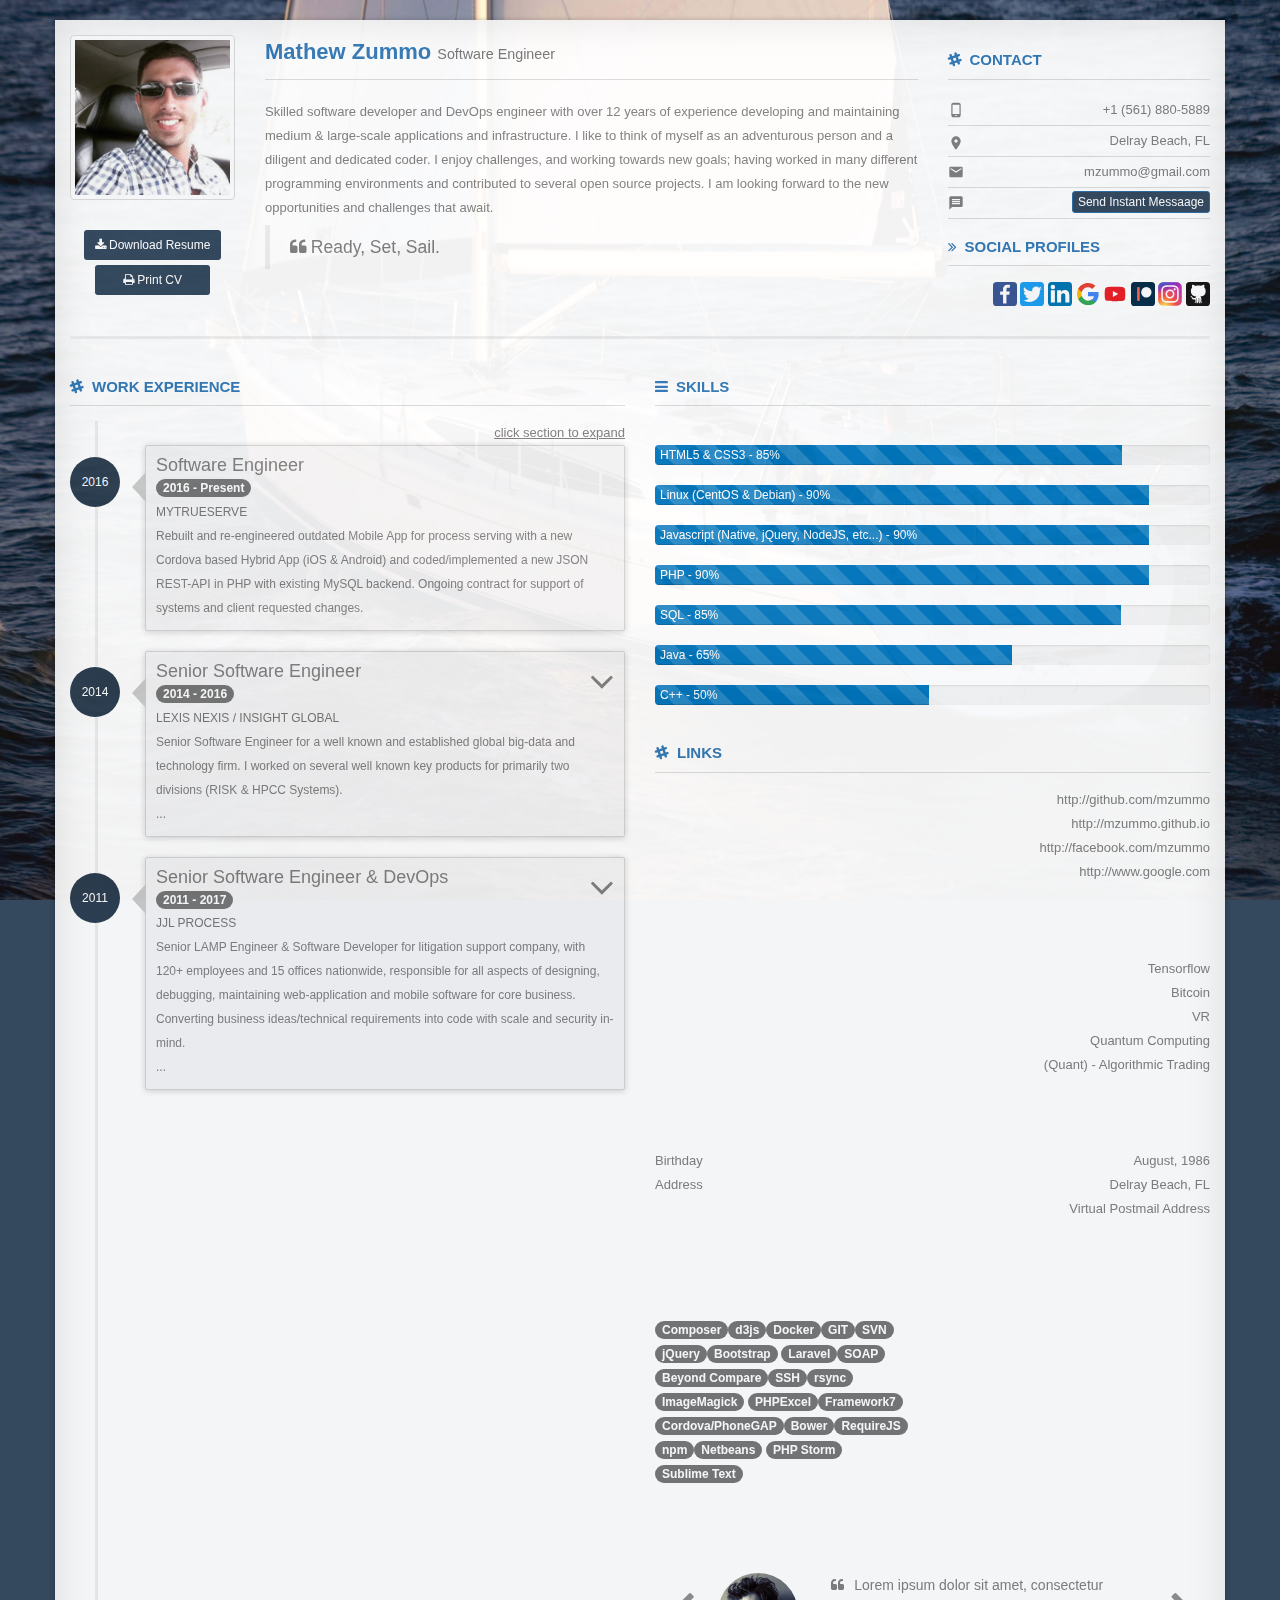
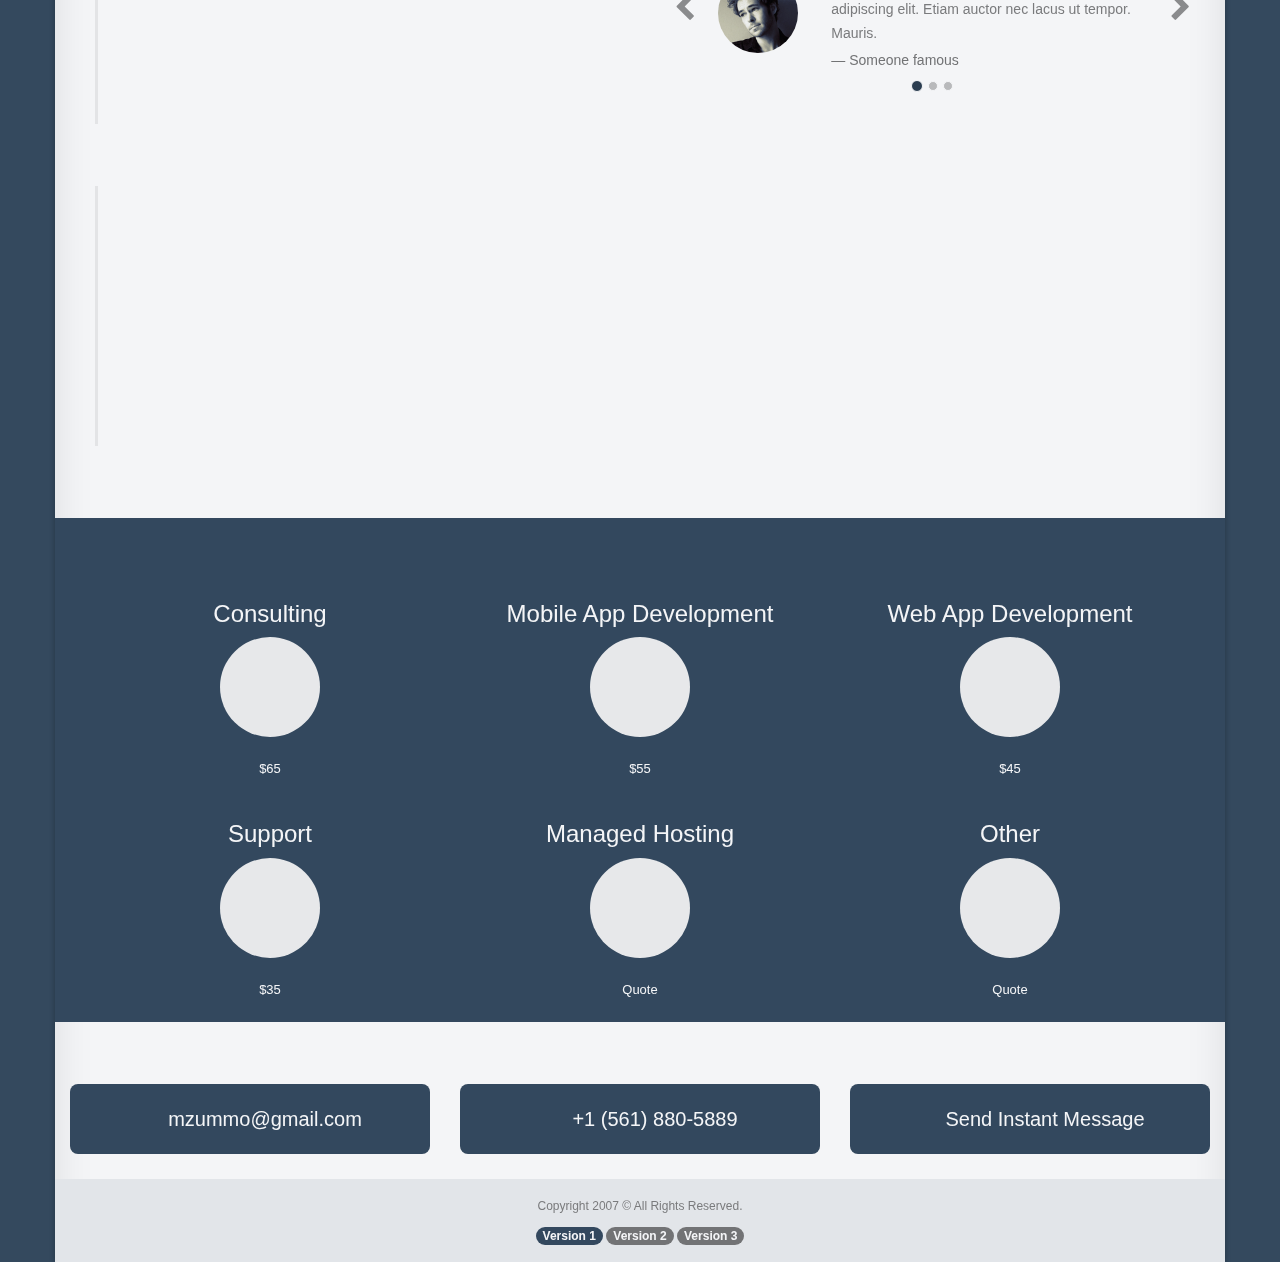
==== commit f320a965: "changes" ====
--- a/index.html
+++ b/index.html
@@ -66,7 +66,7 @@
                         <ul class="list-unstyled contact-list">
                             <!-- <li><i class="material-icons md-10">phone</i><span class="pull-right"<span class="pull-right blur-text">+1 (561) 880-5889</span></li> -->
                             
-                            <li><a href="tel:561-000-000"><i class="material-icons">phone_android</i><span class="pull-right">+1 (561) 000-0000</span></a></li>
+                            <li><a href="tel:561-880-5889"><i class="material-icons">phone_android</i><span class="pull-right">+1 (561) 880-5889</span></a></li>
                             <li><i class="material-icons"><i class="material-icons">place</i></i><span class="pull-right"<span class="pull-right blur-text">Delray Beach, FL</span></li>
                             
                             <li><a href="mailto:mzummo@gmail.com"><i class="material-icons">email</i><span class="pull-right">mzummo@gmail.com</span></a></li>
@@ -984,7 +984,7 @@
                         </div>
                         <div class="col-sm-4 col-md-4">
                             <!-- <div class="quick-contact"><i class="fa fa-mobile fa-2x"></i>+1 (561) 000-0000</div> -->
-                            <a href="tel:561-000-000"><div class="quick-contact"><i class="bottom material-icons">phone_android</i>+1 (561) 000-0000</div></a>
+                            <a href="tel:561-000-000"><div class="quick-contact"><i class="bottom material-icons">phone_android</i>+1 (561) 880-5889</div></a>
                             
                         </div>
                         <div class="col-sm-4 col-md-4">
@@ -1079,7 +1079,8 @@
         // ga('send', 'pageview');
 
         $(".send-a-message").click(function() {
-            $('#myModal').modal('show');
+            alert("Feature Temporarily Disabled");
+            //$('#myModal').modal('show');
         });
 
         $(".timeline-panel").click(function() {
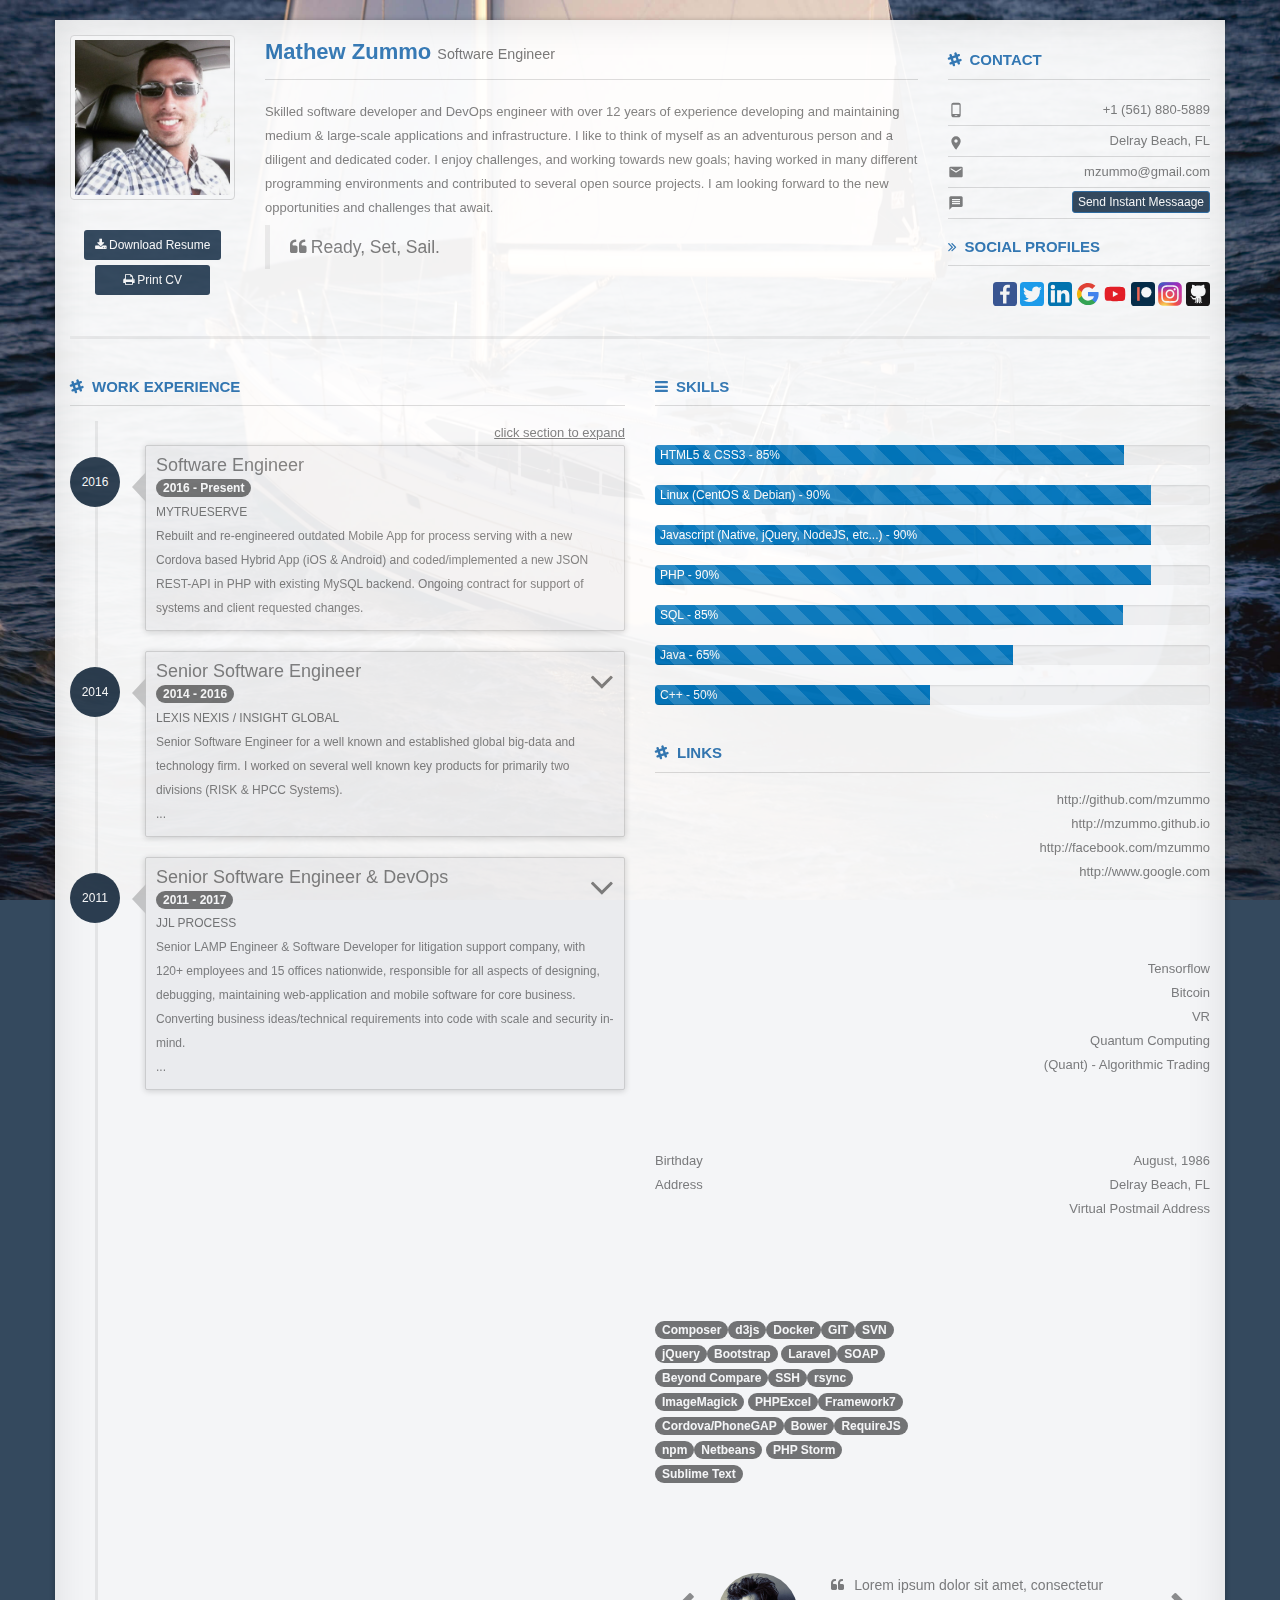
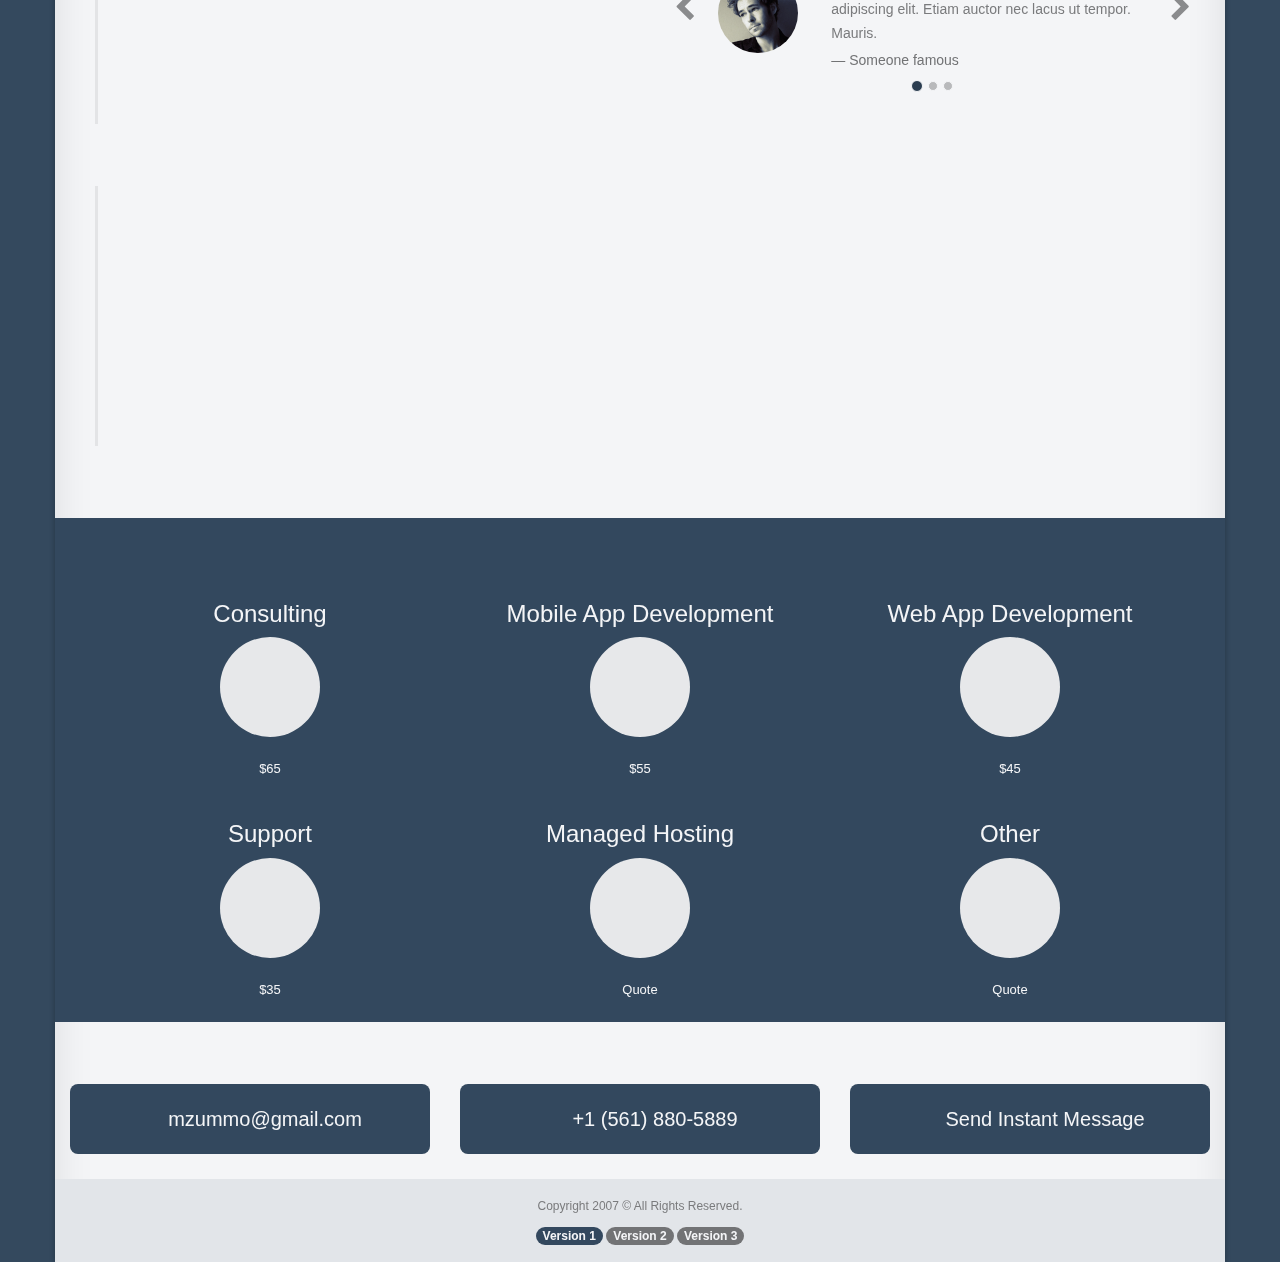
==== commit 463a593b: "changes" ====
--- a/index.html
+++ b/index.html
@@ -984,7 +984,7 @@
                         </div>
                         <div class="col-sm-4 col-md-4">
                             <!-- <div class="quick-contact"><i class="fa fa-mobile fa-2x"></i>+1 (561) 000-0000</div> -->
-                            <a href="tel:561-000-000"><div class="quick-contact"><i class="bottom material-icons">phone_android</i>+1 (561) 880-5889</div></a>
+                            <a href="tel:561-880-5889"><div class="quick-contact"><i class="bottom material-icons">phone_android</i>+1 (561) 880-5889</div></a>
                             
                         </div>
                         <div class="col-sm-4 col-md-4">
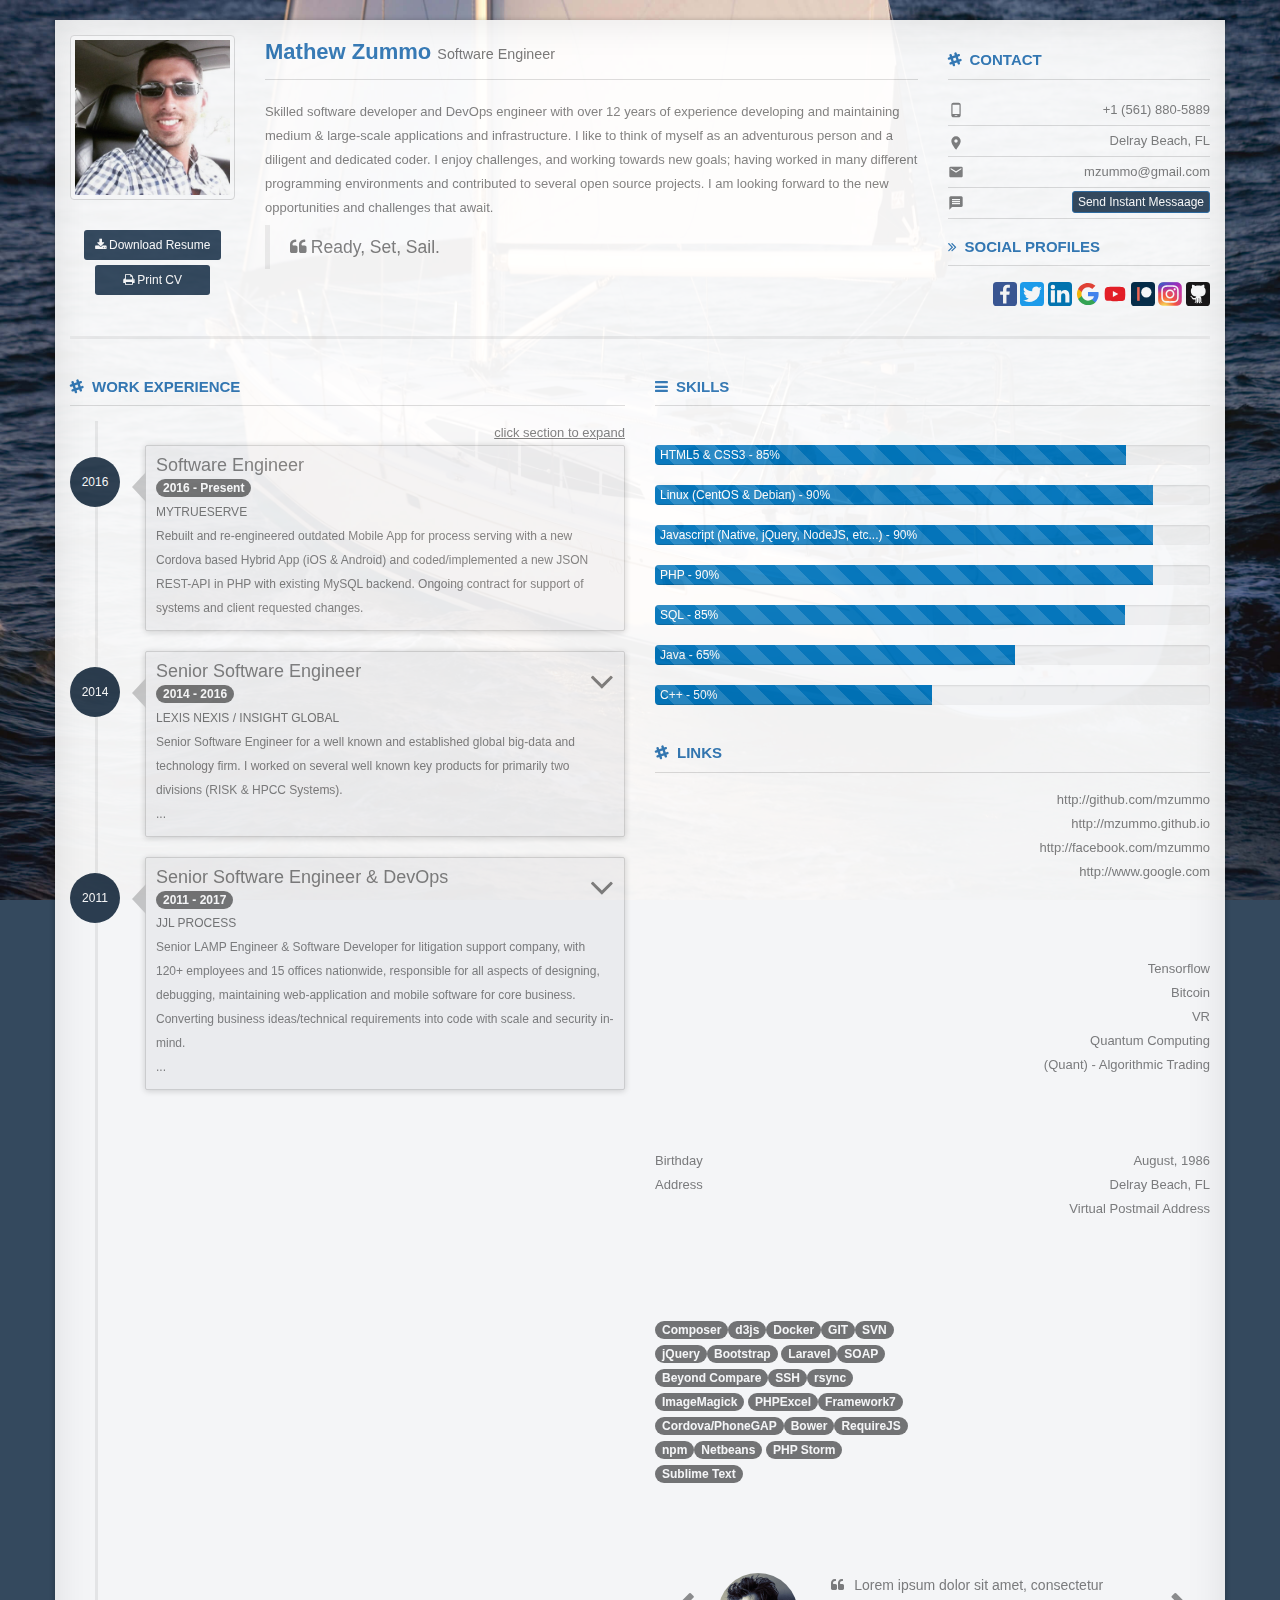
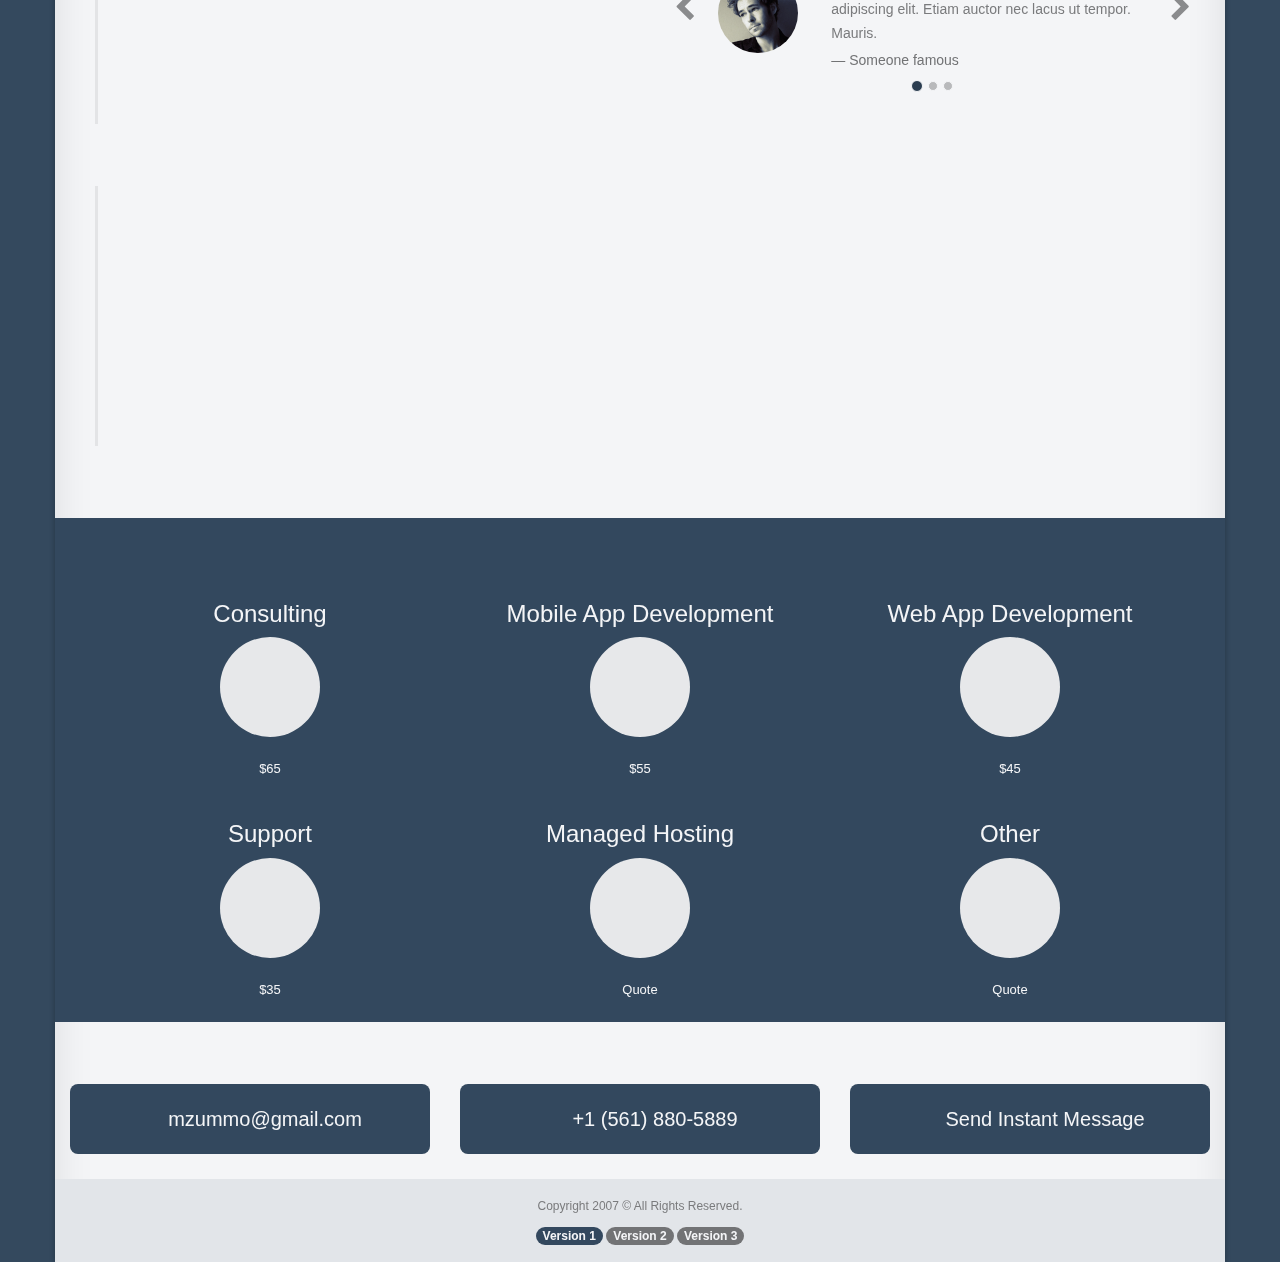
==== commit cd37a644: "adds google analytics" ====
--- a/index.html
+++ b/index.html
@@ -1,6 +1,16 @@
 <!DOCTYPE html>
 <html lang="en">
 <head>
+    <!-- Global site tag (gtag.js) - Google Analytics -->
+    <script async src="https://www.googletagmanager.com/gtag/js?id=UA-110790110-1"></script>
+    <script>
+      window.dataLayer = window.dataLayer || [];
+      function gtag(){dataLayer.push(arguments);}
+      gtag('js', new Date());
+
+      gtag('config', 'UA-110790110-1');
+    </script>
+
     <meta charset="utf-8" />
     <meta http-equiv="X-UA-Compatible" content="IE=edge" />
     <meta name="viewport" content="width=device-width, initial-scale=1" />
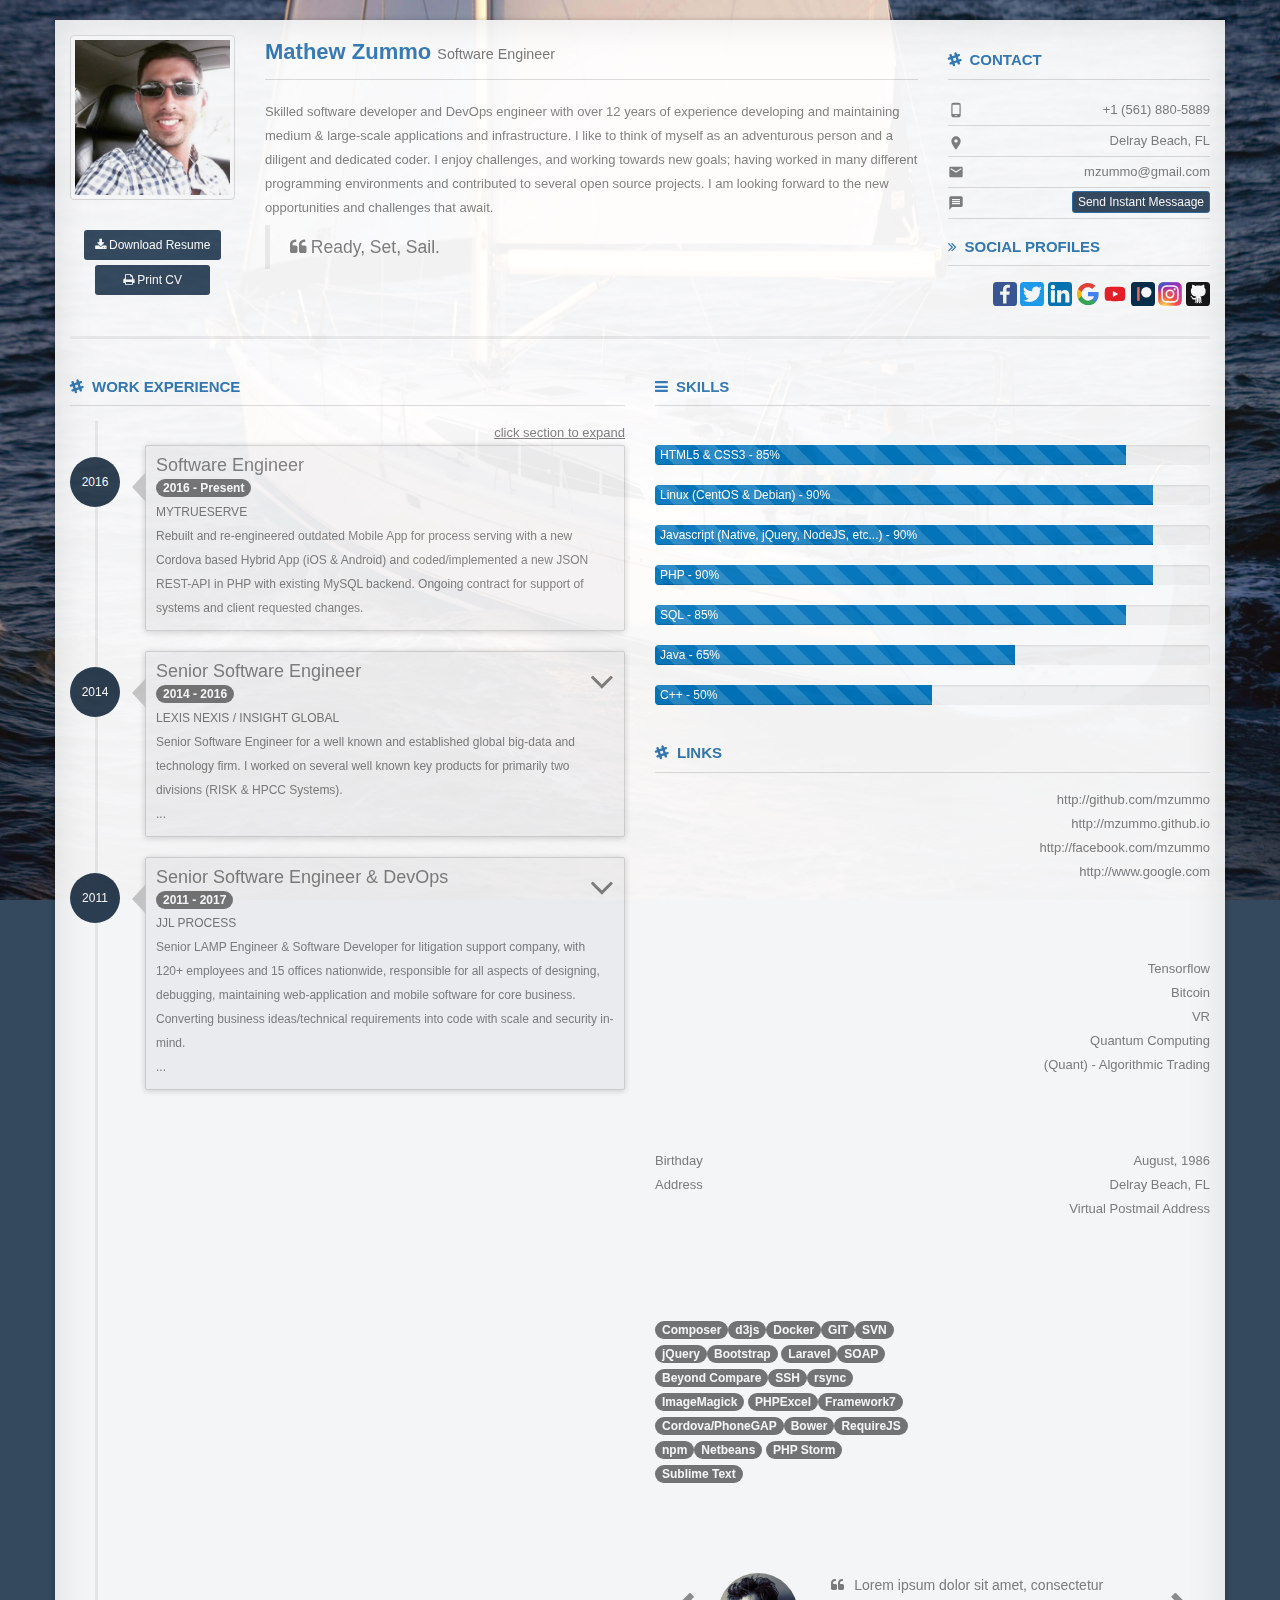
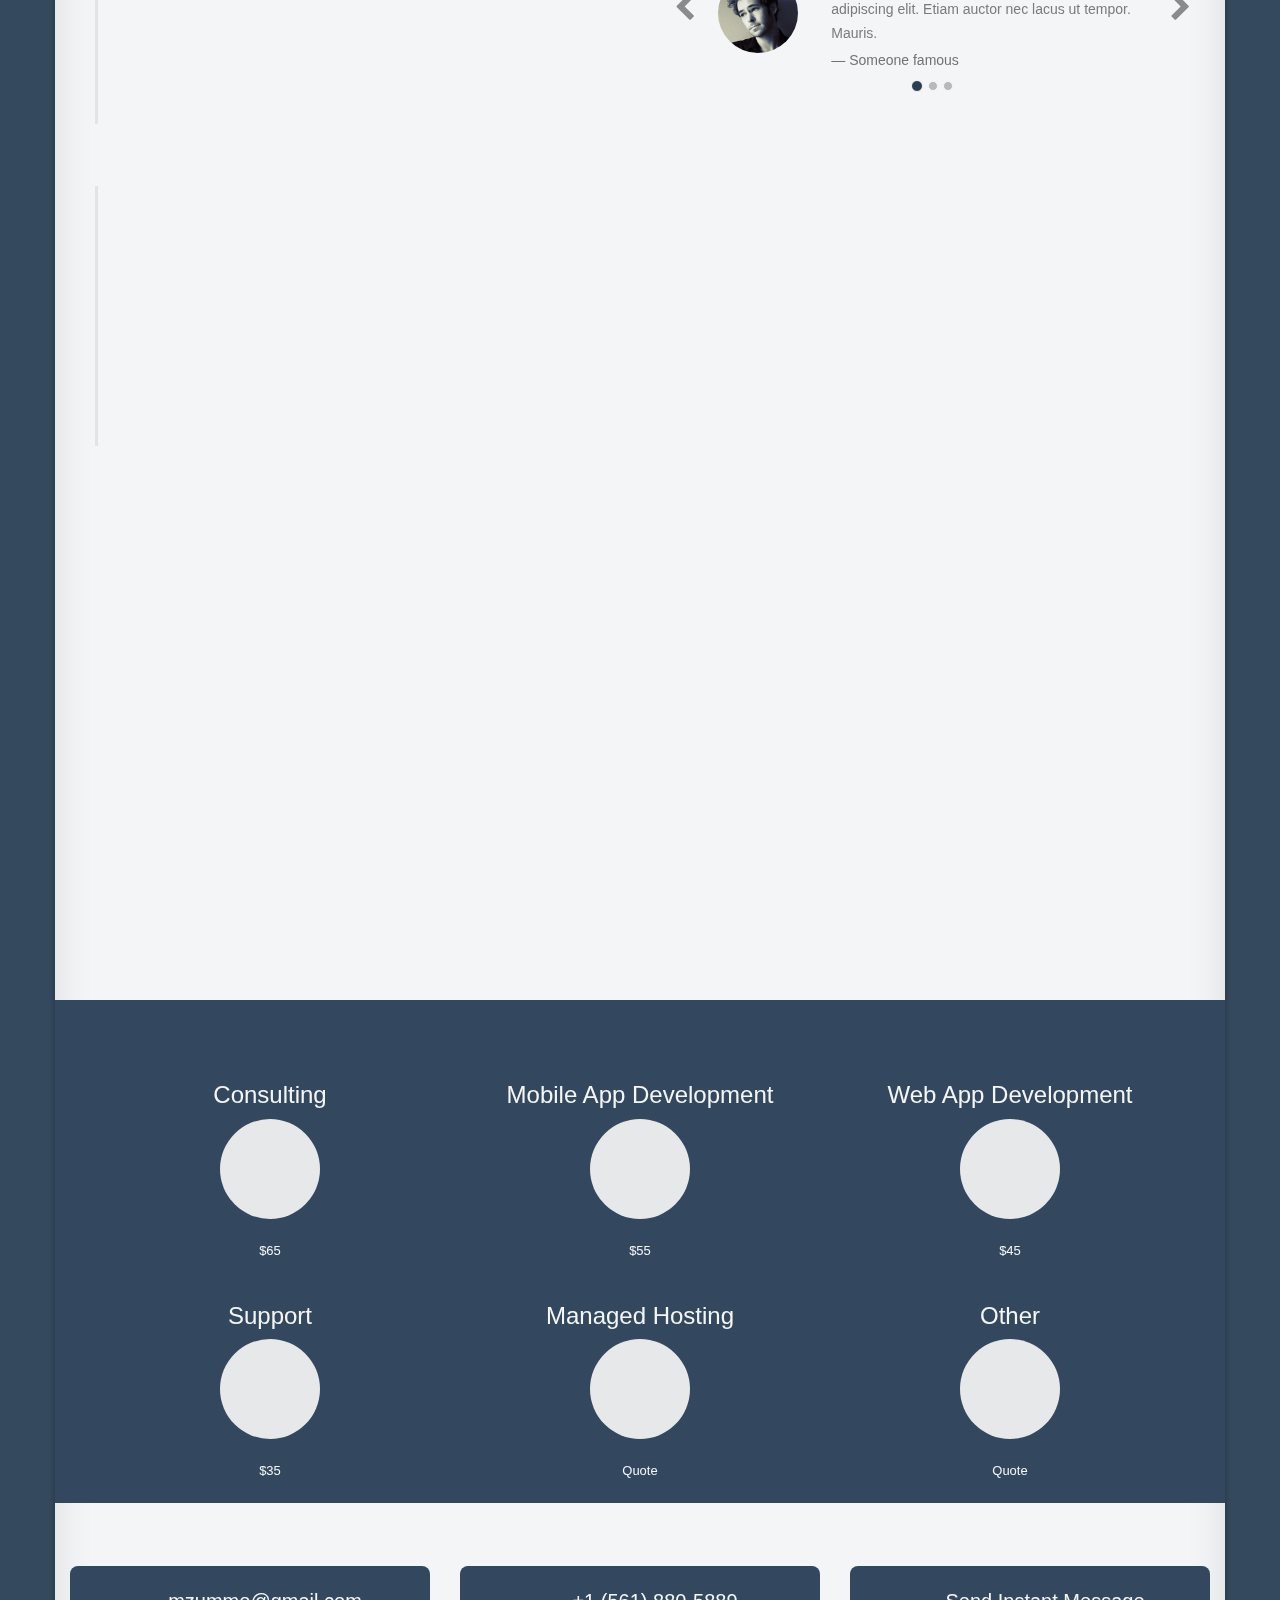
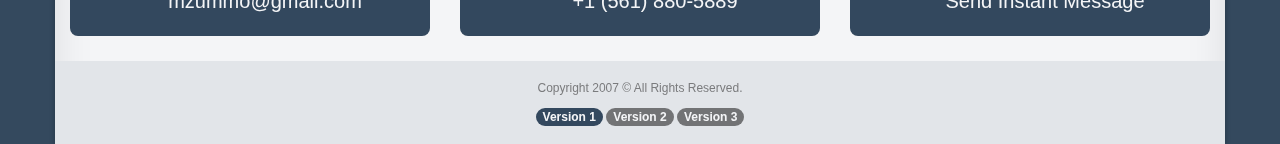
==== commit be1d40bb: "changes - fixes" ====
--- a/index.html
+++ b/index.html
@@ -1,16 +1,6 @@
 <!DOCTYPE html>
 <html lang="en">
 <head>
-    <!-- Global site tag (gtag.js) - Google Analytics -->
-    <script async src="https://www.googletagmanager.com/gtag/js?id=UA-110790110-1"></script>
-    <script>
-      window.dataLayer = window.dataLayer || [];
-      function gtag(){dataLayer.push(arguments);}
-      gtag('js', new Date());
-
-      gtag('config', 'UA-110790110-1');
-    </script>
-
     <meta charset="utf-8" />
     <meta http-equiv="X-UA-Compatible" content="IE=edge" />
     <meta name="viewport" content="width=device-width, initial-scale=1" />
@@ -176,10 +166,10 @@
                                 <div class="timeline-body">
                                     <p>
                                         Senior LAMP Engineer &amp; Software Developer for litigation support company, with 120+ employees and 15 offices nationwide, responsible for all aspects of designing, debugging, maintaining web-application and mobile software for core business. Converting business ideas/technical requirements into code with scale and security in-mind.
-                                    	<br>
+                                        <br>
                                     <span class="ellipsis">...</span>
                                     <div class="section-a">
-                                    	<br>
+                                        <br>
                                         JJLProcess’s core architecture and systems are extensively LAMP based. I developed and implemented their High Availability and Disaster Recovery System (Filesystem/SQL replication and DNS failover). During my time there I have re-written many of the key systems including a DB connection class to handle load balancing and failover. I have audited the system to improve performance by Indexing MySQL, rewriting queries, improving database structure and moving to SSD storage.
                                     </div>
                                     </p>
@@ -558,7 +548,7 @@
 
                     <div id="portfoliolist">
 
-                        <div class="portfolio logo" data-cat="logo">
+                        <div style="width:25%" class="portfolio logo" data-cat="logo">
                             <div class="portfolio-wrapper">
                                 <img src="assets/images/hpcc-vis-2.png" alt="" />
                                 <div class="label">
@@ -571,7 +561,7 @@
                             </div>
                         </div>
 
-                        <div class="portfolio app" data-cat="app">
+                        <div style="width:25%" class="portfolio app" data-cat="app">
                             <div class="portfolio-wrapper">
                                 <img src="assets/images/mts-ts-1.png" alt="" />
                                 <div class="label">
@@ -584,7 +574,7 @@
                             </div>
                         </div>
 
-                        <div class="portfolio web" data-cat="web">
+                        <div style="width:25%" class="portfolio web" data-cat="web">
                             <div class="portfolio-wrapper">
                                 <img src="assets/images/jjl-ts-1.png" alt="" />
                                 <div class="label">
@@ -597,7 +587,7 @@
                             </div>
                         </div>
 
-                        <div class="portfolio web" data-cat="web">
+                        <div style="width:25%" class="portfolio web" data-cat="web">
                             <div class="portfolio-wrapper">
                                 <img src="assets/images/mytrueserve-2.png" alt="" />
                                 <div class="label">
@@ -610,7 +600,7 @@
                             </div>
                         </div>
 
-                        <div class="portfolio web" data-cat="web">
+                        <div style="width:25%;height:100%" class="portfolio web" data-cat="web">
                             <div class="portfolio-wrapper">
                                 <img src="assets/images/jjlprocess-2.png" alt="" />
                                 <div class="label">
@@ -622,8 +612,8 @@
                                 </div>
                             </div>
                         </div>
-
-                        <div class="portfolio web" data-cat="web">
+                        <!--
+                        <div style="width:25%;height:100%" class="portfolio web" data-cat="web">
                             <div class="portfolio-wrapper">
                                 <img src="assets/images/jjl-rainloop-1.png" alt="" />
                                 <div class="label">
@@ -635,8 +625,8 @@
                                 </div>
                             </div>
                         </div>
-
-                        <div class="portfolio web" data-cat="web">
+                        -->
+                        <div style="width:25%;height:100%" class="portfolio web" data-cat="web">
                             <div class="portfolio-wrapper">
                                 <img src="assets/images/jjl-bulk-file-1.png" alt="" />
                                 <div class="label">
@@ -648,7 +638,7 @@
                                 </div>
                             </div>
                         </div>
-
+                       
                         <!-- <div class="portfolio card" data-cat="card">
                             <div class="portfolio-wrapper">
                                 <img src="portfolio/img/portfolios/card/1.jpg" alt="" />
@@ -1068,13 +1058,29 @@
     <!-- WOW JS -->
     <script src="WOW/js/wow.min.js"></script>
     <!-- Easing JS -->
-    <script type="text/javascript" src="portfolio/js/jquery.easing.min.js"></script>
+    <script type="text/javascript" src="assets/js/jquery.easing.min.js"></script>
+    <!-- <script type="text/javascript" src="//cdnjs.cloudflare.com/ajax/libs/jquery-easing/1.4.1/jquery.easing.min.js"></script> -->
+
     <!-- Mixitup JS -->
-    <script type="text/javascript" src="portfolio/js/jquery.mixitup.min.js"></script>
+    <script type="text/javascript" src="assets/js/jquery.mixitup.min.js"></script>
+    <!-- <script type="text/javascript" src="//cdnjs.cloudflare.com/ajax/libs/mixitup/3.2.2/mixitup.min.js"></script> -->
+    
+
+
     <!-- Custom scripts -->
     <script src="assets/js/custom-script.js"></script>
     
     <script src="https://www.google.com/recaptcha/api.js" async defer></script>
+    
+    <!-- Global site tag (gtag.js) - Google Analytics -->
+    <script async src="https://www.googletagmanager.com/gtag/js?id=UA-110790110-1"></script>
+    <script>
+      window.dataLayer = window.dataLayer || [];
+      function gtag(){dataLayer.push(arguments);}
+      gtag('js', new Date());
+
+      gtag('config', 'UA-110790110-1');
+    </script>
 
     <script>
 
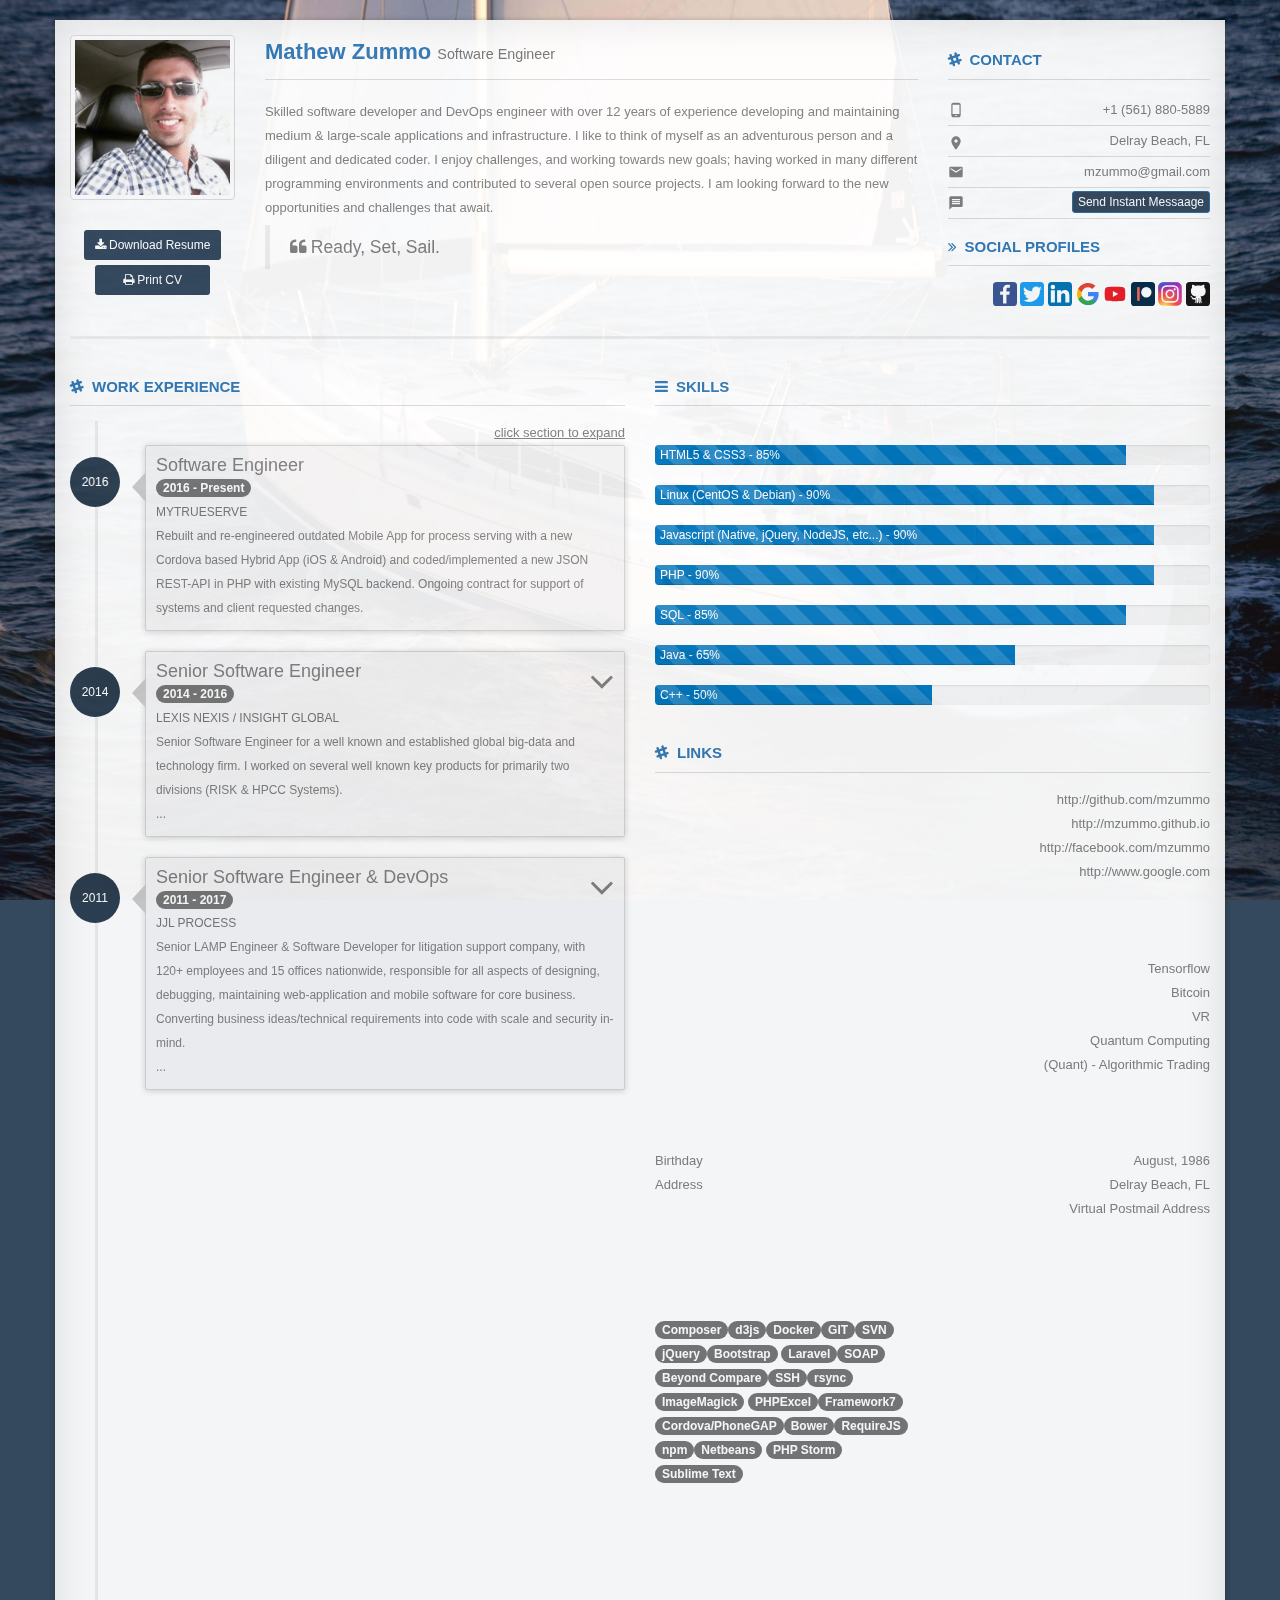
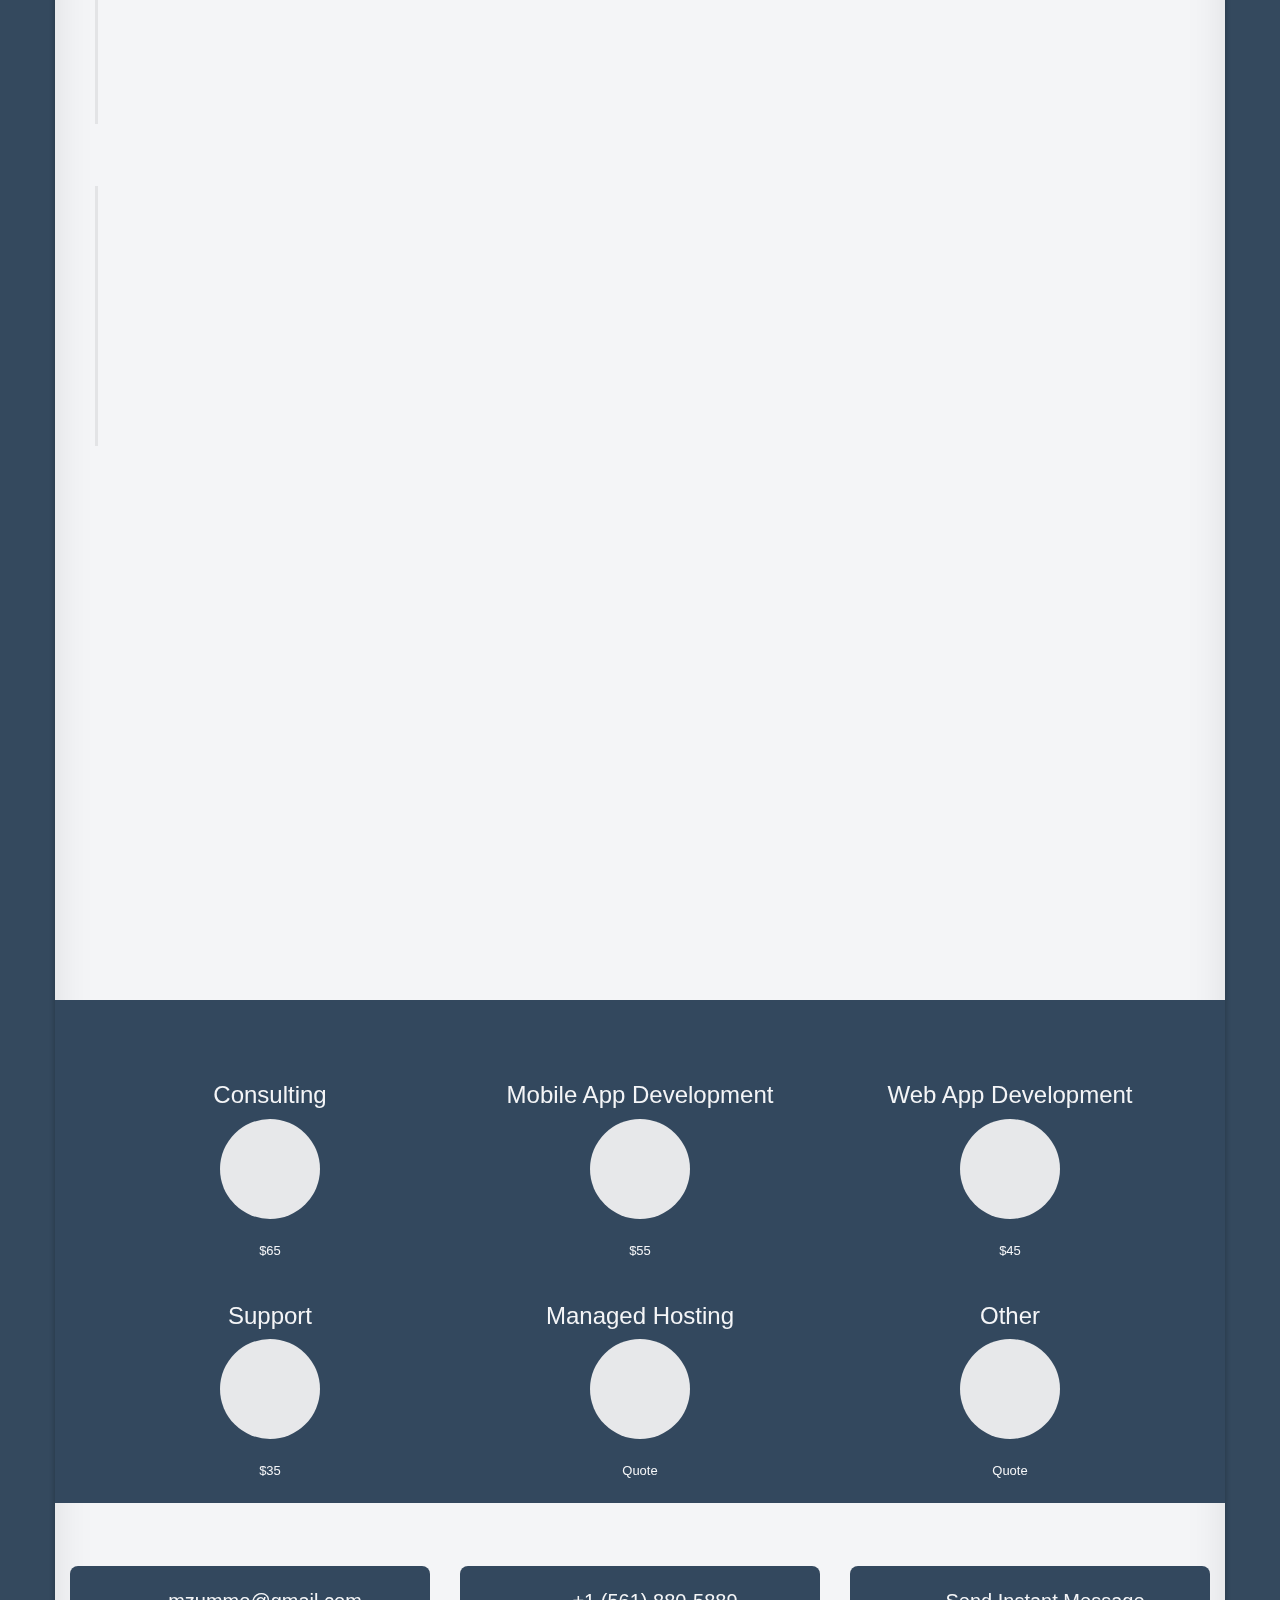
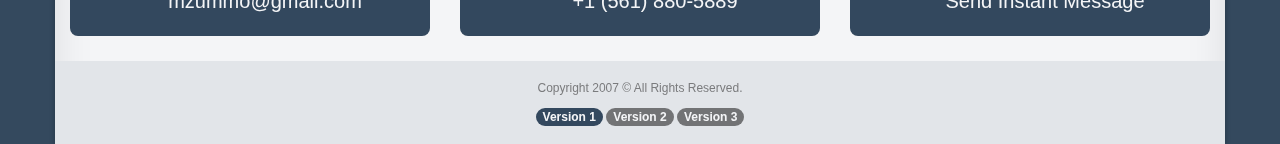
==== commit 13fb7809: "changes - fixes" ====
--- a/index.html
+++ b/index.html
@@ -469,65 +469,7 @@
                     </div>
 
                     <!-- Start Testimonial -->
-                    <h2 class="sub-title"><i class="fa fa-slack"></i>Testimonial</h2>
-                    <div class="testimonial">
-                        <div class="carousel slide" data-ride="carousel" id="quote-carousel">
-                            <!-- Bottom Carousel Indicators -->
-                            <ol class="carousel-indicators">
-                                <li data-target="#quote-carousel" data-slide-to="0" class="active"></li>
-                                <li data-target="#quote-carousel" data-slide-to="1"></li>
-                                <li data-target="#quote-carousel" data-slide-to="2"></li>
-                            </ol>
-                            <!-- Carousel Slides / Quotes -->
-                            <div class="carousel-inner">
-                                <!-- Quote 1 -->
-                                <div class="item active">
-                                    <blockquote>
-                                        <div class="row">
-                                            <div class="col-sm-3 text-center">
-                                                <img class="img-circle" src="assets/images/1.jpg" alt="" />
-                                            </div>
-                                            <div class="col-sm-9">
-                                                <p>Lorem ipsum dolor sit amet, consectetur adipiscing elit. Etiam auctor nec lacus ut tempor. Mauris.</p>
-                                                <small>Someone famous</small>
-                                            </div>
-                                        </div>
-                                    </blockquote>
-                                </div>
-                                <!-- Quote 2 -->
-                                <div class="item">
-                                    <blockquote>
-                                        <div class="row">
-                                            <div class="col-sm-3 text-center">
-                                                <img class="img-circle" src="assets/images/2.jpg" alt="" />
-                                            </div>
-                                            <div class="col-sm-9">
-                                                <p>Lorem ipsum dolor sit amet, consectetur adipiscing elit. Etiam auctor nec lacus ut tempor. Mauris.</p>
-                                                <small>Someone famous</small>
-                                            </div>
-                                        </div>
-                                    </blockquote>
-                                </div>
-                                <!-- Quote 3 -->
-                                <div class="item">
-                                    <blockquote>
-                                        <div class="row">
-                                            <div class="col-sm-3 text-center">
-                                                <img class="img-circle" src="assets/images/3.jpg" alt="" />
-                                            </div>
-                                            <div class="col-sm-9">
-                                                <p>Lorem ipsum dolor sit amet, consectetur adipiscing elit. Etiam auctor nec lacus ut tempor. Mauris.</p>
-                                                <small>Someone famous</small>
-                                            </div>
-                                        </div>
-                                    </blockquote>
-                                </div>
-                            </div>
-                            <!-- Carousel Buttons Next/Prev -->
-                            <a data-slide="prev" href="#quote-carousel" class="left carousel-control hidden-print"><i class="fa fa-chevron-left"></i></a>
-                            <a data-slide="next" href="#quote-carousel" class="right carousel-control hidden-print"><i class="fa fa-chevron-right"></i></a>
-                        </div>
-                    </div>
+             
                     <!-- End Testimonial -->
 
                 </div>
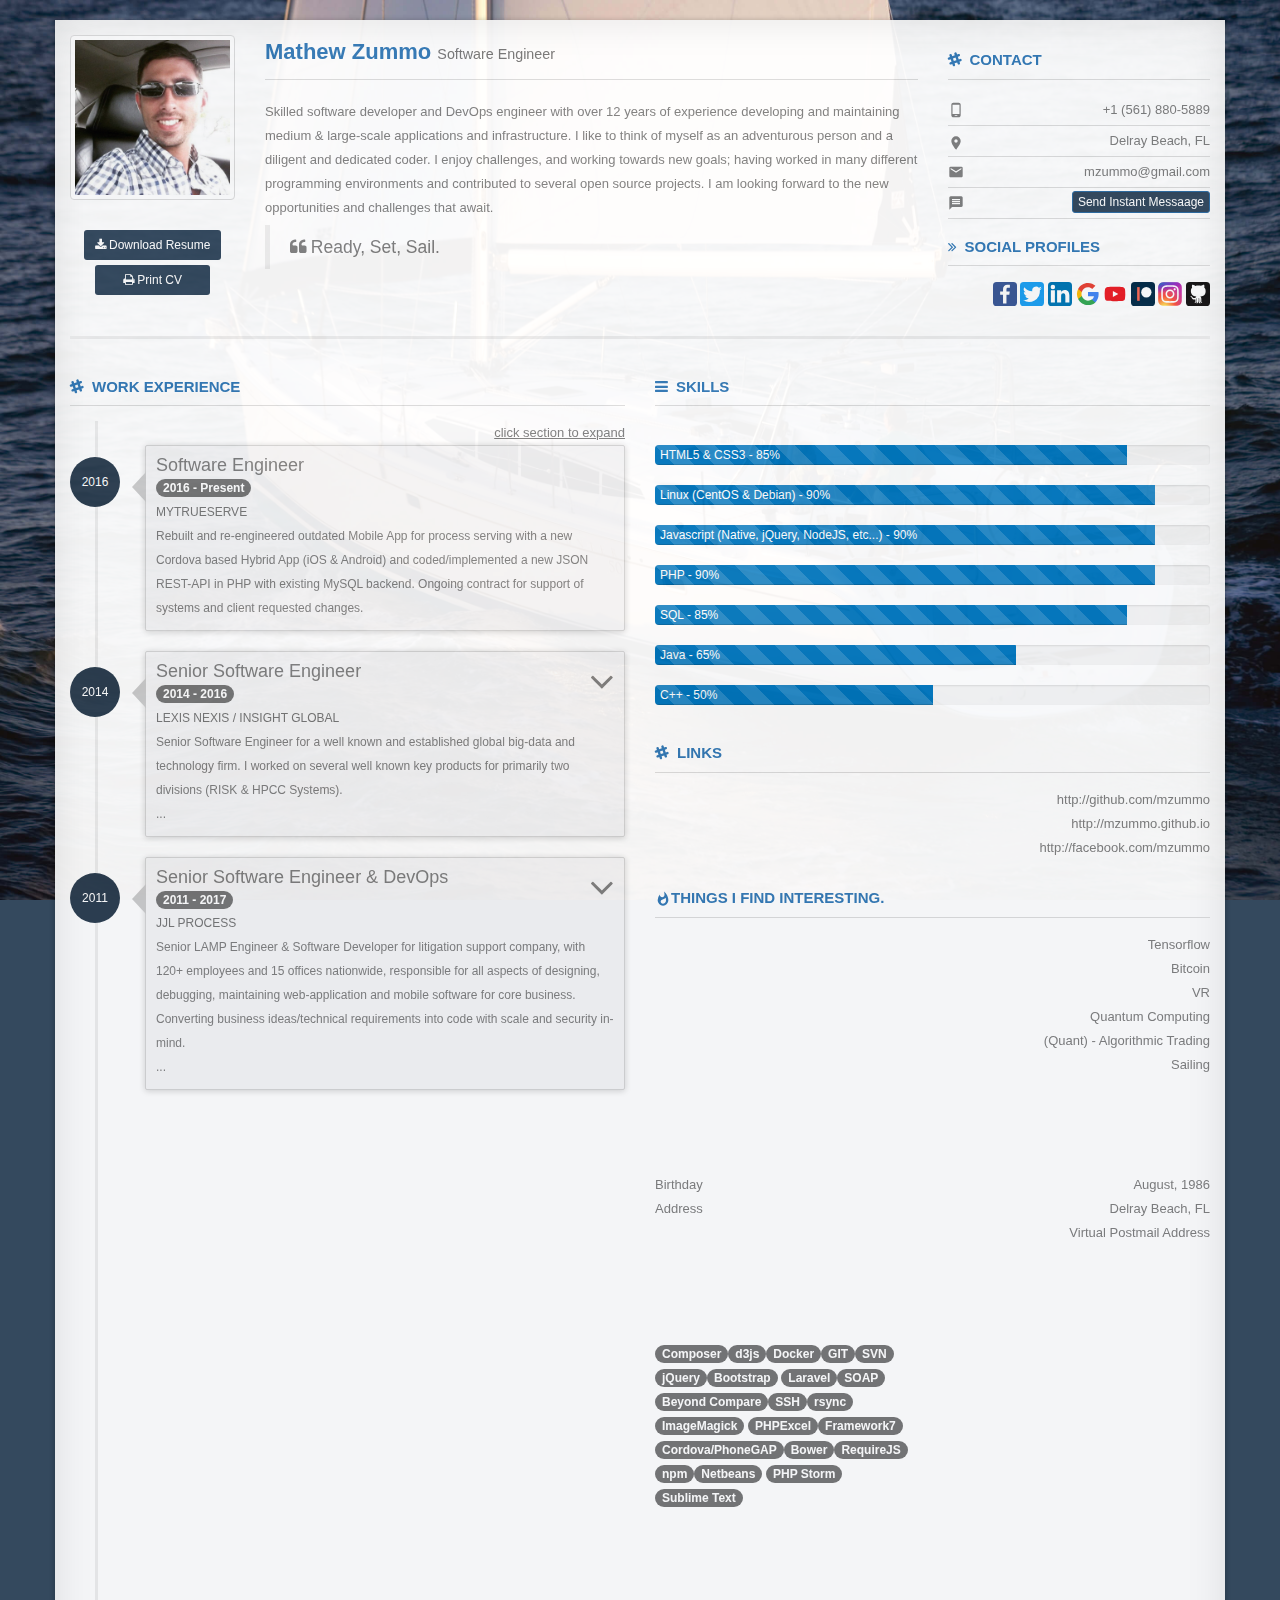
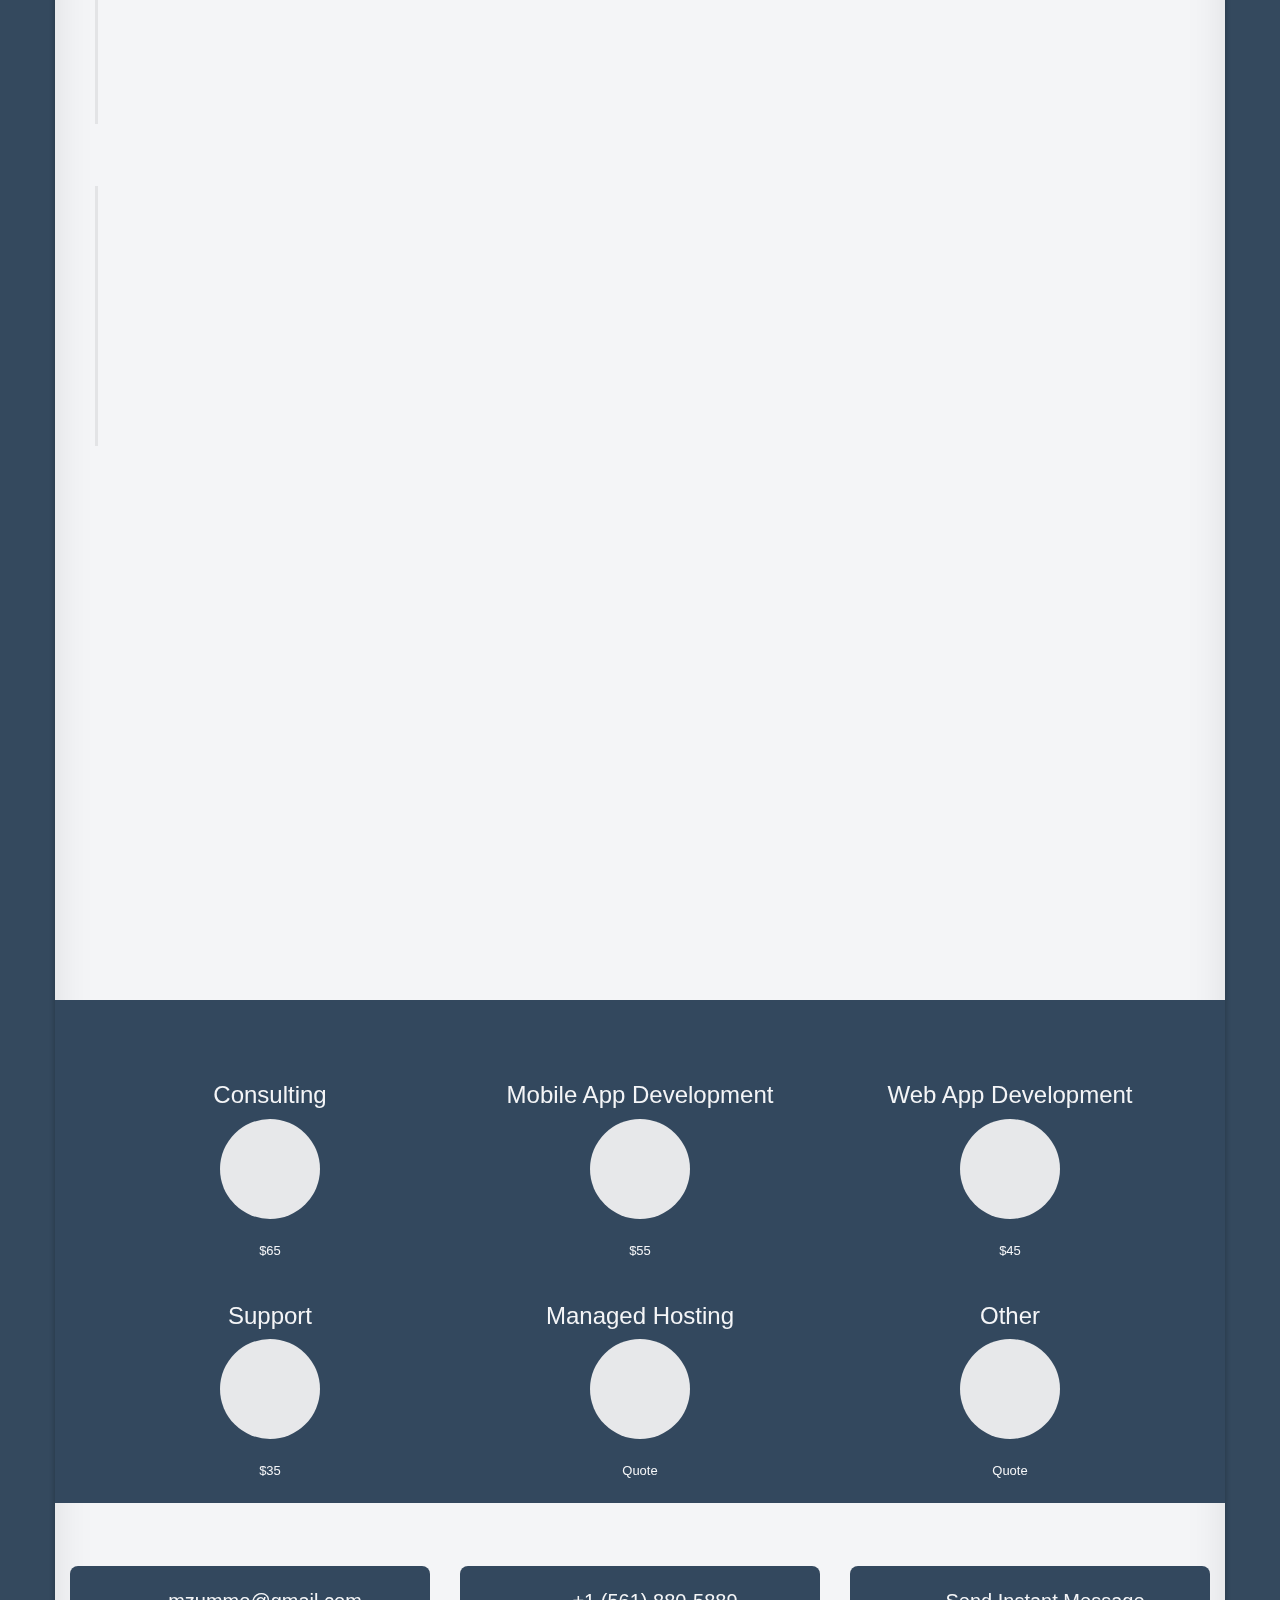
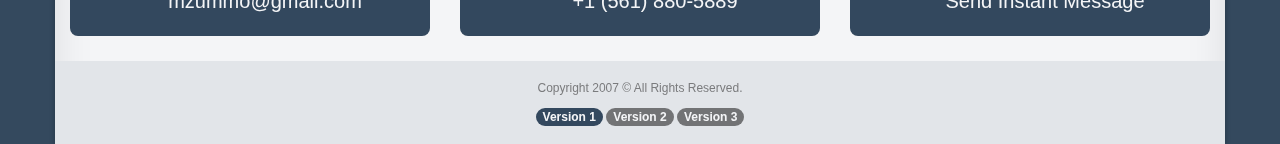
==== commit 6b9acc12: "changes" ====
--- a/index.html
+++ b/index.html
@@ -359,7 +359,6 @@
                             <li>&nbsp;<span class="pull-right">http://github.com/mzummo</span></li>
                             <li>&nbsp;<span class="pull-right">http://mzummo.github.io</span></li>
                             <li>&nbsp;<span class="pull-right">http://facebook.com/mzummo</span></li>
-                            <li>&nbsp;<span class="pull-right">http://www.google.com</span></li>
                         </ul>
                     </div>
 
@@ -398,6 +397,8 @@
                             <li>&nbsp;<span class="pull-right">VR</span></li>
                             <li>&nbsp;<span class="pull-right">Quantum Computing</span></li>
                             <li>&nbsp;<span class="pull-right">(Quant) - Algorithmic Trading</span></li>
+                            <li>&nbsp;<span class="pull-right">Sailing</span></li>
+                            <li>&nbsp;<span class="pull-right"></span></li>
                         </ul>
                     </div>
 
